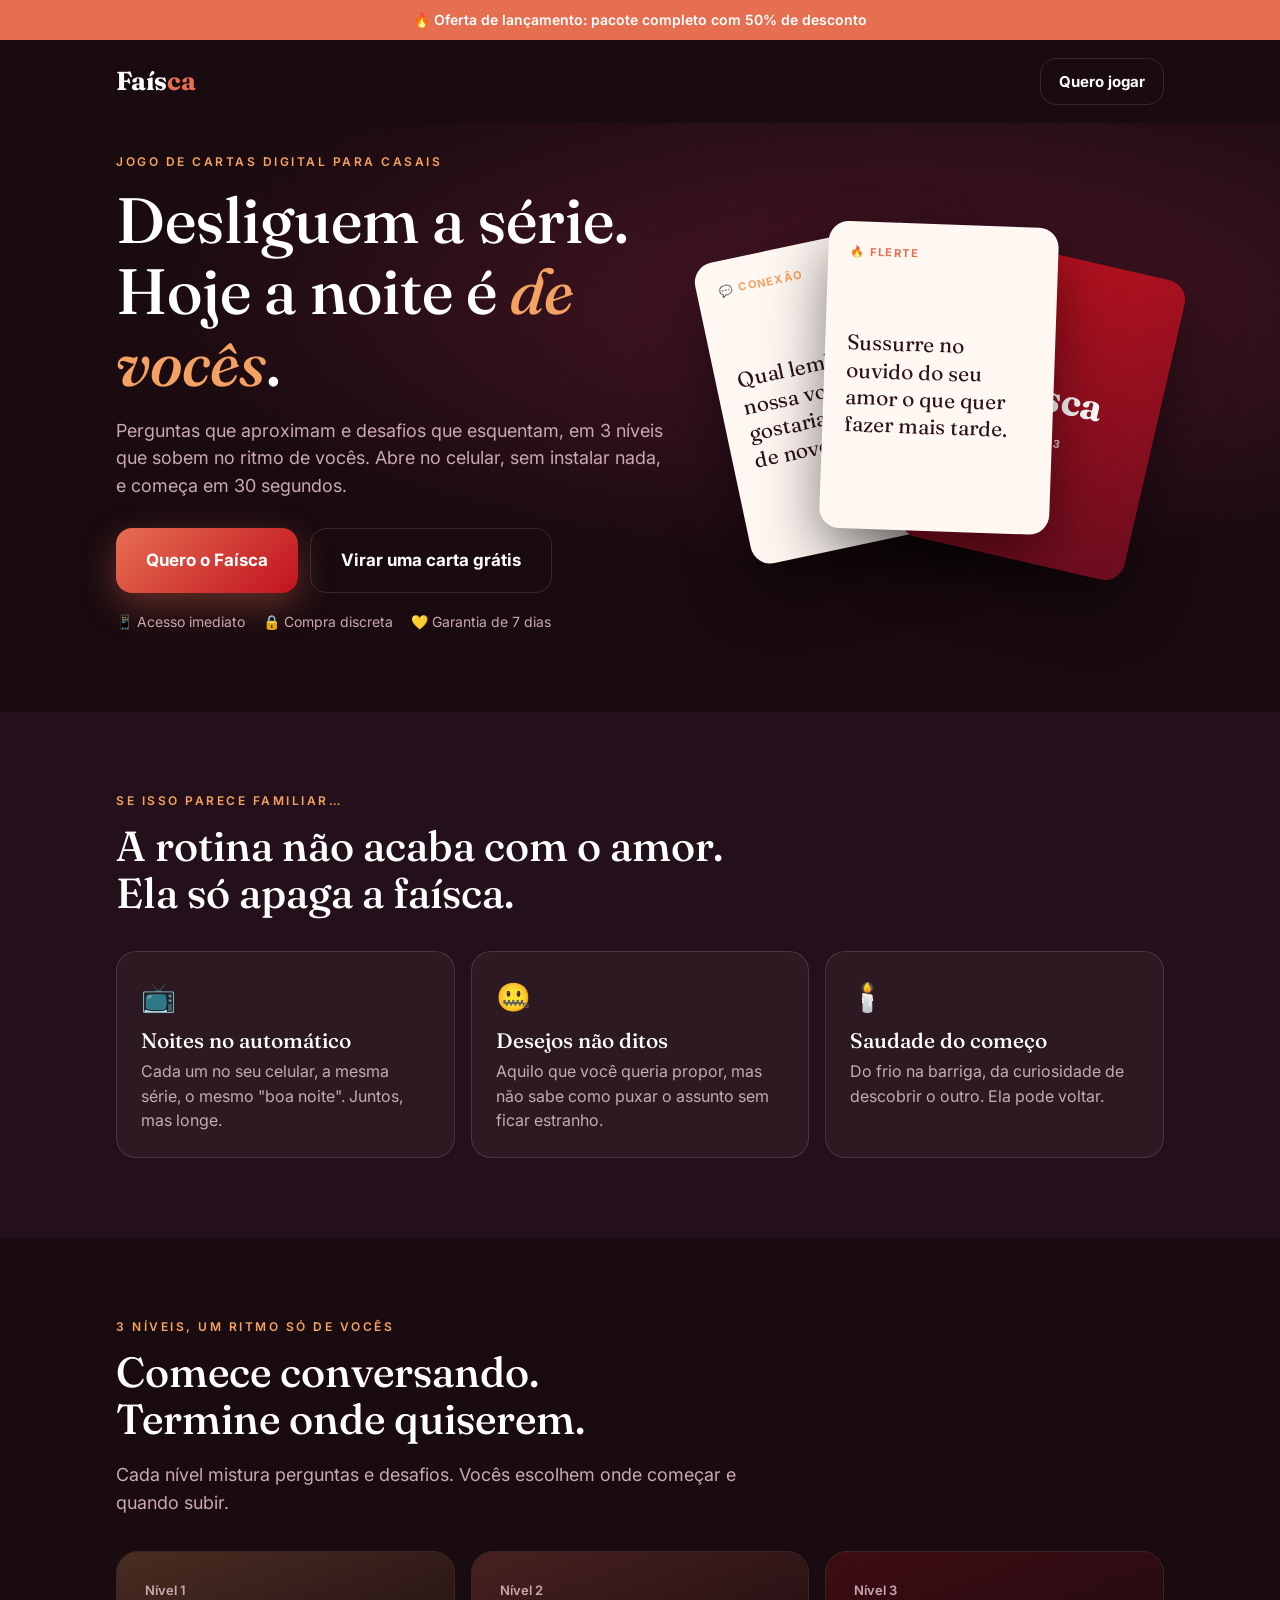
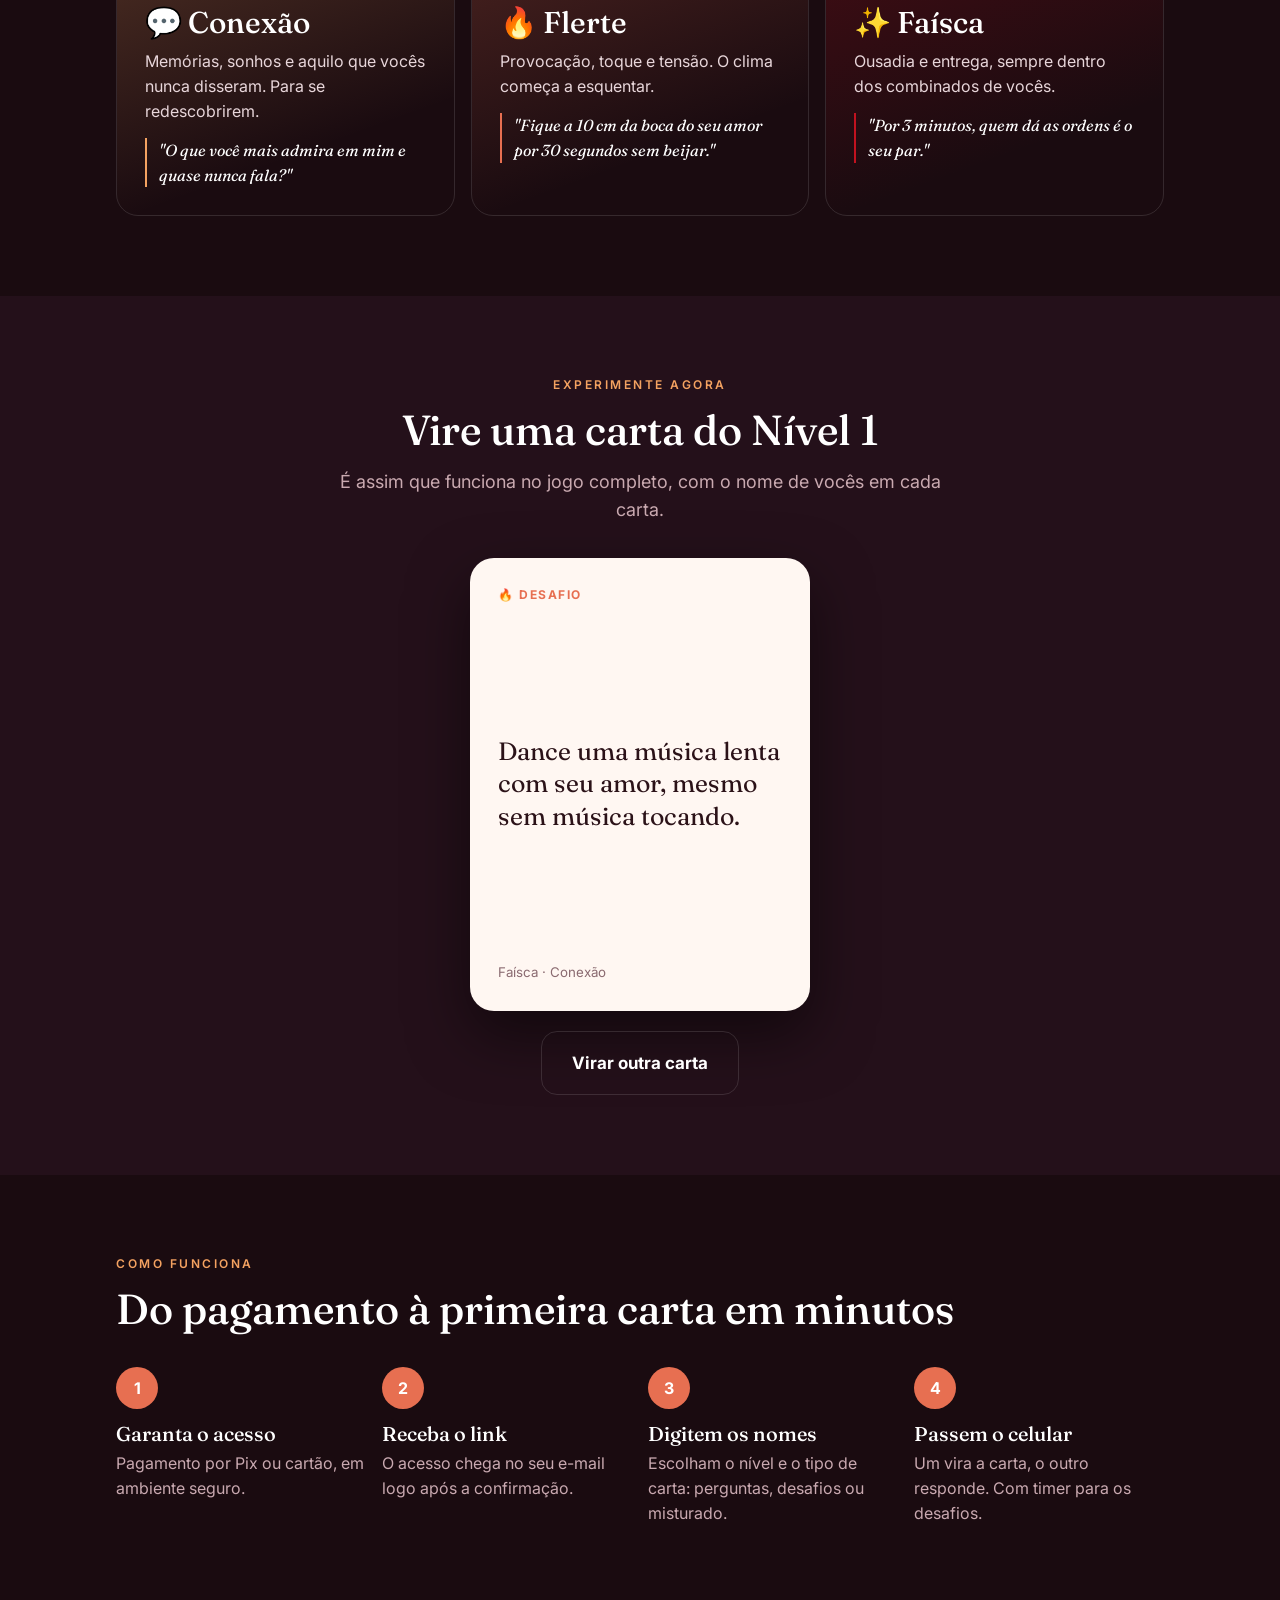
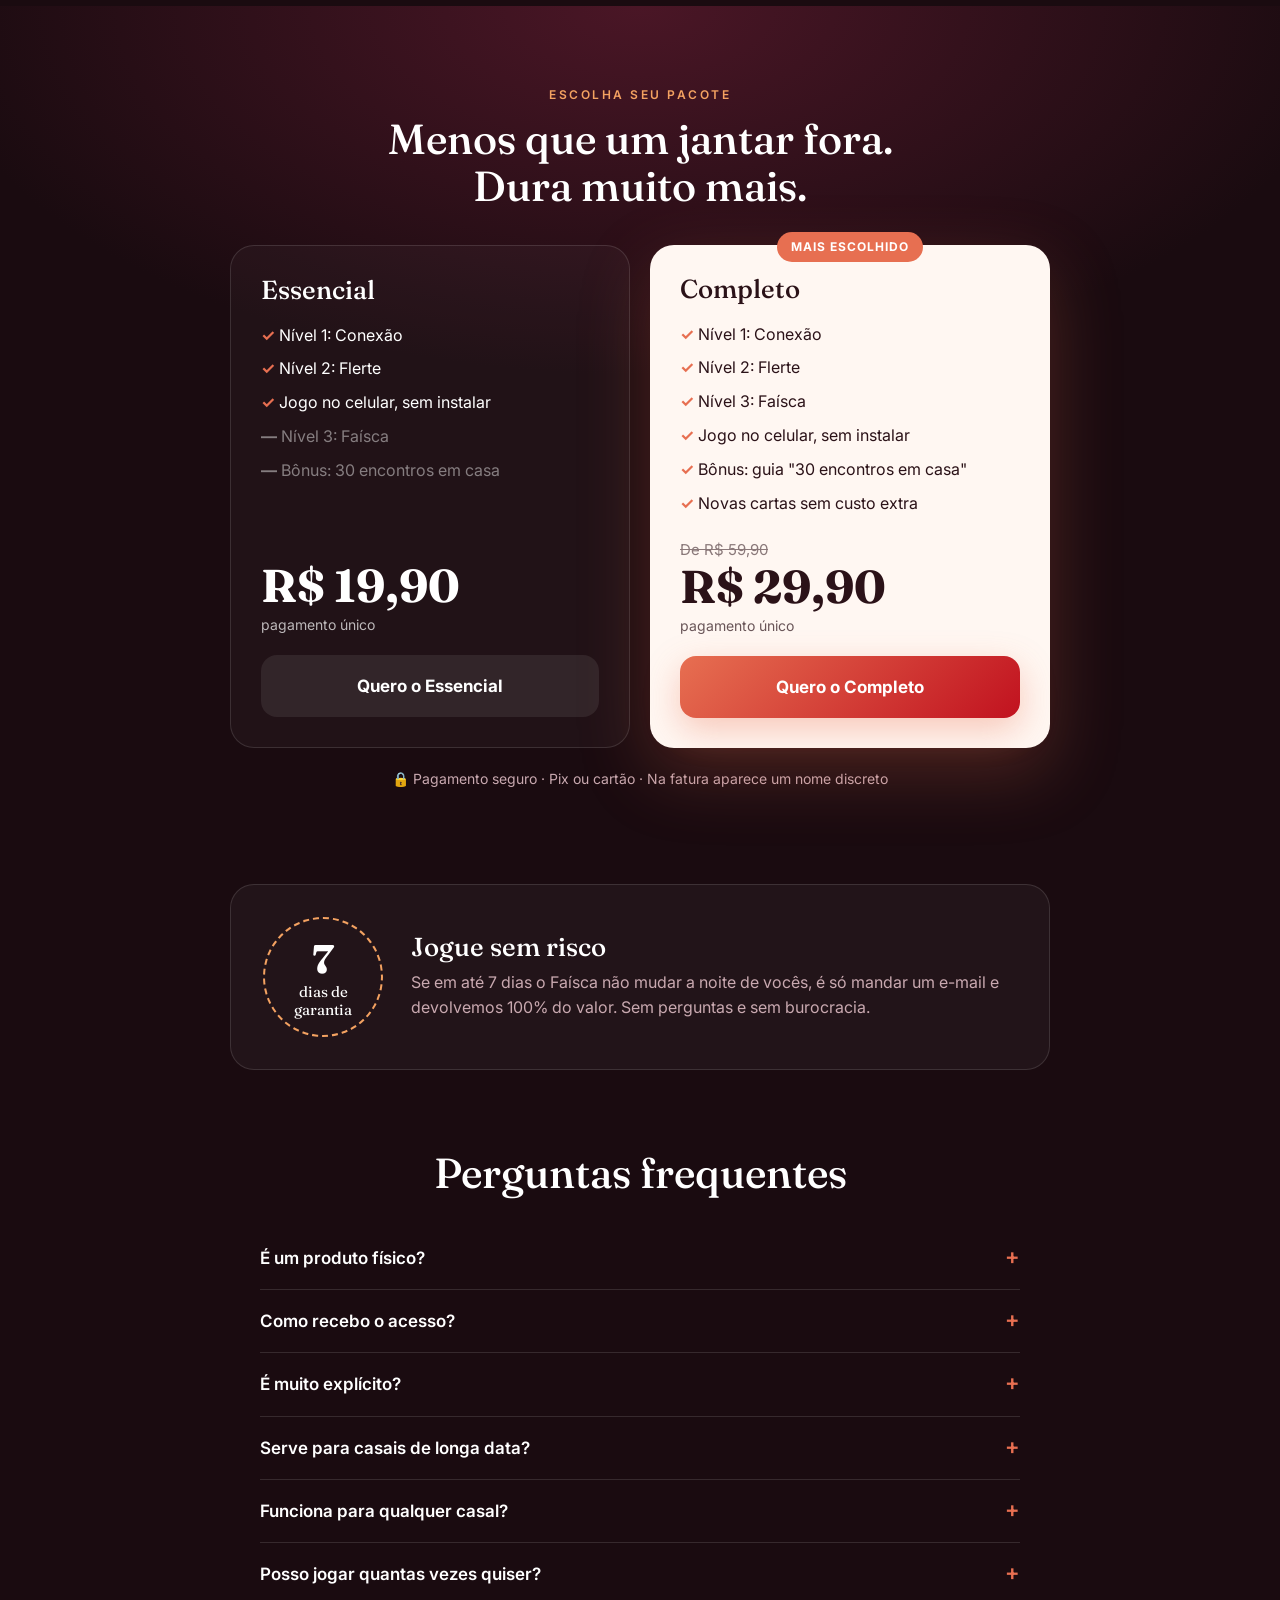
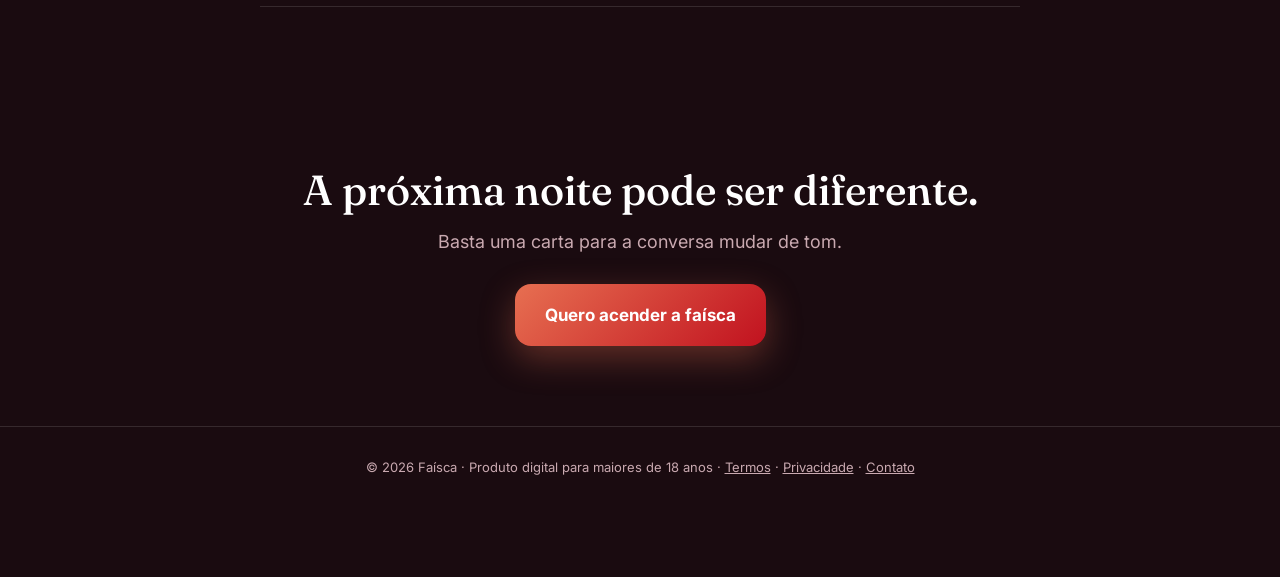
==== faisca/index.html @ 9088b976 "Adiciona Faísca: landing page e jogo digital para casais Co-Authored-By: Claude Opus 5.5 <noreply@an" ====
<!doctype html>
<html lang="pt-BR">
<head>
<meta charset="utf-8">
<meta name="viewport" content="width=device-width, initial-scale=1">
<title>Faísca · O jogo do casal</title>
<meta name="description" content="Faísca é o jogo de cartas digital para casais: perguntas e desafios em 3 níveis para reacender a conexão e o desejo. Jogue no celular hoje à noite.">
<meta name="theme-color" content="#1a0b10">
<link rel="preconnect" href="https://fonts.googleapis.com">
<link href="https://fonts.googleapis.com/css2?family=Fraunces:ital,wght@0,500;0,700;1,500&family=Inter:wght@400;500;600;700&display=swap" rel="stylesheet">
<style>
  :root{
    --bg:#1a0b10; --bg2:#24101a; --ink:#2b1218; --cream:#fff7f2; --muted:#c9a9b0;
    --accent:#e76f51; --accent2:#f4a261; --red:#c1121f; --line:rgba(255,255,255,.12);
  }
  *{box-sizing:border-box}
  html{scroll-behavior:smooth}
  body{margin:0;background:var(--bg);color:#fff;font-family:Inter,system-ui,sans-serif;line-height:1.55}
  a{color:inherit}
  .c{max-width:1080px;margin:0 auto;padding:0 16px}
  h1,h2,h3{font-family:Fraunces,serif;font-weight:500;line-height:1.12;margin:0}
  h2{font-size:clamp(28px,5vw,42px);margin-bottom:14px}
  .eyebrow{font-size:12px;letter-spacing:2.5px;text-transform:uppercase;color:var(--accent2);font-weight:600;margin-bottom:12px}
  .lead{color:var(--muted);font-size:18px;max-width:620px}
  section{padding:80px 0}
  .btn{
    display:inline-flex;align-items:center;justify-content:center;gap:8px;padding:18px 30px;border-radius:16px;
    background:linear-gradient(135deg,var(--accent),var(--red));color:#fff;text-decoration:none;font-weight:700;font-size:17px;
    box-shadow:0 12px 34px rgba(231,111,81,.35);transition:transform .15s
  }
  .btn:hover{transform:translateY(-2px)}
  .btn.alt{background:transparent;border:1px solid var(--line);box-shadow:none}

  /* barra topo */
  .topo{background:var(--accent);color:#fff;text-align:center;font-size:14px;font-weight:600;padding:9px 16px}
  nav{display:flex;align-items:center;justify-content:space-between;padding:18px 0}
  .logo{font-family:Fraunces,serif;font-size:26px;font-weight:700}
  .logo span{color:var(--accent)}

  /* hero */
  .hero{padding:30px 0 80px;background:radial-gradient(90% 70% at 70% 30%, #4a1626 0%, transparent 65%)}
  .hero .grid{display:grid;grid-template-columns:1.1fr .9fr;gap:48px;align-items:center}
  .hero h1{font-size:clamp(38px,7vw,64px);margin-bottom:18px}
  .hero h1 em{color:var(--accent2);font-style:italic}
  .hero .acoes{display:flex;gap:12px;flex-wrap:wrap;margin:28px 0 18px}
  .selos{display:flex;gap:18px;flex-wrap:wrap;color:var(--muted);font-size:14px}
  .leque{position:relative;height:420px}
  .mini{
    position:absolute;width:230px;aspect-ratio:3/4;border-radius:20px;padding:22px;display:flex;flex-direction:column;
    box-shadow:0 24px 60px rgba(0,0,0,.5);left:50%;top:50%
  }
  .mini .t{font-size:11px;letter-spacing:1.5px;text-transform:uppercase;font-weight:700}
  .mini p{font-family:Fraunces,serif;font-size:21px;line-height:1.3;margin:auto 0}
  .m1{background:var(--cream);color:var(--ink);transform:translate(-95%,-50%) rotate(-12deg)}
  .m1 .t{color:#f4a261}
  .m2{background:var(--cream);color:var(--ink);transform:translate(-50%,-55%) rotate(2deg);z-index:2}
  .m2 .t{color:#e76f51}
  .m3{background:linear-gradient(150deg,#c1121f,#6a0d1f);transform:translate(-5%,-45%) rotate(13deg);place-items:center;justify-content:center;text-align:center}
  .m3 b{font-family:Fraunces,serif;font-size:38px}

  /* dor */
  .dor{background:var(--bg2)}
  .dor .lista{display:grid;grid-template-columns:repeat(3,1fr);gap:16px;margin-top:34px}
  .box{background:rgba(255,255,255,.04);border:1px solid var(--line);border-radius:20px;padding:24px}
  .box .ic{font-size:28px;margin-bottom:10px}
  .box h3{font-size:21px;margin-bottom:6px}
  .box p{color:var(--muted);margin:0}

  /* níveis */
  .niveis{display:grid;grid-template-columns:repeat(3,1fr);gap:16px;margin-top:34px}
  .nv{border-radius:22px;padding:28px;border:1px solid var(--line);position:relative;overflow:hidden}
  .nv::before{content:"";position:absolute;inset:0;background:linear-gradient(160deg,var(--c),transparent 70%);opacity:.22}
  .nv > *{position:relative}
  .nv .n{font-size:13px;color:var(--muted);font-weight:600}
  .nv h3{font-size:30px;margin:6px 0 10px}
  .nv p{color:#e8d6da;margin:0 0 14px}
  .nv .ex{font-family:Fraunces,serif;font-style:italic;color:#fff;border-left:2px solid var(--c);padding-left:12px}

  /* demo */
  .demo{background:var(--bg2);text-align:center}
  .demo .lead{margin:0 auto}
  .demoCarta{
    max-width:340px;margin:34px auto 20px;aspect-ratio:3/4;border-radius:24px;background:var(--cream);color:var(--ink);
    padding:28px;display:flex;flex-direction:column;text-align:left;box-shadow:0 24px 60px rgba(0,0,0,.5);transition:transform .3s
  }
  .demoCarta .t{font-size:12px;font-weight:700;letter-spacing:1.5px;text-transform:uppercase;color:var(--accent)}
  .demoCarta p{font-family:Fraunces,serif;font-size:25px;line-height:1.3;margin:auto 0}
  .demoCarta small{color:#8a6a70}

  /* como funciona */
  .passos{display:grid;grid-template-columns:repeat(4,1fr);gap:16px;margin-top:34px;counter-reset:p}
  .passo{counter-increment:p}
  .passo::before{content:counter(p);display:grid;place-items:center;width:42px;height:42px;border-radius:50%;background:var(--accent);font-weight:700;margin-bottom:14px}
  .passo h3{font-size:20px;margin-bottom:6px}
  .passo p{color:var(--muted);margin:0}

  /* oferta */
  .oferta{background:radial-gradient(80% 60% at 50% 0%, #4a1626, var(--bg) 70%)}
  .planos{display:grid;grid-template-columns:1fr 1fr;gap:20px;max-width:820px;margin:34px auto 0}
  .plano{border-radius:24px;padding:30px;border:1px solid var(--line);background:rgba(255,255,255,.03);display:flex;flex-direction:column}
  .plano.top{background:var(--cream);color:var(--ink);border:0;position:relative;box-shadow:0 24px 70px rgba(231,111,81,.25)}
  .plano.top .tag{position:absolute;top:-13px;left:50%;transform:translateX(-50%);background:var(--accent);color:#fff;font-size:12px;font-weight:700;padding:6px 14px;border-radius:999px;letter-spacing:1px;text-transform:uppercase;white-space:nowrap}
  .plano h3{font-size:26px}
  .plano ul{list-style:none;padding:0;margin:18px 0 22px;display:grid;gap:9px}
  .plano li::before{content:"✓ ";color:var(--accent);font-weight:700}
  .plano li.no{opacity:.45}
  .plano li.no::before{content:"— ";color:inherit}
  .preco{margin-top:auto}
  .preco s{opacity:.55;font-size:15px}
  .preco .v{font-family:Fraunces,serif;font-size:46px;font-weight:700;display:block;line-height:1.1}
  .preco .p{font-size:14px;opacity:.7}
  .plano .btn{margin-top:18px;width:100%}
  .plano:not(.top) .btn{background:rgba(255,255,255,.08);box-shadow:none}
  .pag{text-align:center;color:var(--muted);font-size:14px;margin-top:20px}

  /* garantia */
  .garantia{display:flex;gap:28px;align-items:center;max-width:820px;margin:0 auto;background:rgba(255,255,255,.04);border:1px solid var(--line);border-radius:24px;padding:32px}
  .selo{flex:0 0 120px;height:120px;border-radius:50%;border:2px dashed var(--accent2);display:grid;place-items:center;text-align:center;font-family:Fraunces,serif;font-size:15px;line-height:1.2}
  .selo b{font-size:40px;display:block}
  .garantia p{color:var(--muted);margin:8px 0 0}

  /* faq */
  .faq{max-width:760px;margin:30px auto 0}
  details{border-bottom:1px solid var(--line);padding:18px 0}
  summary{cursor:pointer;font-weight:600;font-size:17px;list-style:none;display:flex;justify-content:space-between;gap:16px}
  summary::after{content:"+";color:var(--accent);font-size:22px;line-height:1}
  details[open] summary::after{content:"–"}
  details p{color:var(--muted);margin:10px 0 0}

  .final{text-align:center}
  .final .lead{margin:0 auto 28px}
  footer{border-top:1px solid var(--line);padding:30px 0 100px;color:var(--muted);font-size:13px;text-align:center}

  .fixo{position:fixed;left:0;right:0;bottom:0;padding:12px 16px;background:rgba(26,11,16,.92);backdrop-filter:blur(10px);border-top:1px solid var(--line);display:none;z-index:10}
  .fixo .btn{width:100%;padding:15px}

  @media (max-width:860px){
    .hero .grid,.dor .lista,.niveis,.planos{grid-template-columns:1fr}
    .passos{grid-template-columns:1fr 1fr}
    .leque{height:330px}
    .mini{width:170px;padding:16px}.mini p{font-size:16px}.m3 b{font-size:28px}
    .m1{transform:translate(-88%,-50%) rotate(-10deg)}.m3{transform:translate(-12%,-45%) rotate(11deg)}
    section{padding:60px 0}
    .fixo{display:block}
    .garantia{flex-direction:column;text-align:center}
  }
  @media (max-width:480px){ .passos{grid-template-columns:1fr} .hero .acoes .btn{width:100%} }
</style>
</head>
<body>

<div class="topo">🔥 Oferta de lançamento: <span id="topoDesc">pacote completo com desconto</span></div>

<header class="c">
  <nav>
    <div class="logo">Faís<span>ca</span></div>
    <a class="btn alt" href="#oferta" style="padding:11px 18px;font-size:15px">Quero jogar</a>
  </nav>
</header>

<!-- HERO -->
<section class="hero">
  <div class="c grid">
    <div>
      <div class="eyebrow">Jogo de cartas digital para casais</div>
      <h1>Desliguem a série.<br>Hoje a noite é <em>de vocês</em>.</h1>
      <p class="lead">Perguntas que aproximam e desafios que esquentam, em 3 níveis que sobem no ritmo de vocês. Abre no celular, sem instalar nada, e começa em 30 segundos.</p>
      <div class="acoes">
        <a class="btn" href="#oferta">Quero o Faísca</a>
        <a class="btn alt" href="#demo">Virar uma carta grátis</a>
      </div>
      <div class="selos"><span>📱 Acesso imediato</span><span>🔒 Compra discreta</span><span>💛 Garantia de 7 dias</span></div>
    </div>
    <div class="leque" aria-hidden="true">
      <div class="mini m1"><span class="t">💬 Conexão</span><p>Qual lembrança nossa você gostaria de viver de novo?</p></div>
      <div class="mini m2"><span class="t">🔥 Flerte</span><p>Sussurre no ouvido do seu amor o que quer fazer mais tarde.</p></div>
      <div class="mini m3"><b>Faísca</b><span class="t" style="opacity:.8;margin-top:6px">Nível 3</span></div>
    </div>
  </div>
</section>

<!-- DOR -->
<section class="dor">
  <div class="c">
    <div class="eyebrow">Se isso parece familiar…</div>
    <h2>A rotina não acaba com o amor.<br>Ela só apaga a faísca.</h2>
    <div class="lista">
      <div class="box"><div class="ic">📺</div><h3>Noites no automático</h3><p>Cada um no seu celular, a mesma série, o mesmo "boa noite". Juntos, mas longe.</p></div>
      <div class="box"><div class="ic">🤐</div><h3>Desejos não ditos</h3><p>Aquilo que você queria propor, mas não sabe como puxar o assunto sem ficar estranho.</p></div>
      <div class="box"><div class="ic">🕯️</div><h3>Saudade do começo</h3><p>Do frio na barriga, da curiosidade de descobrir o outro. Ela pode voltar.</p></div>
    </div>
  </div>
</section>

<!-- NÍVEIS -->
<section>
  <div class="c">
    <div class="eyebrow">3 níveis, um ritmo só de vocês</div>
    <h2>Comece conversando.<br>Termine onde quiserem.</h2>
    <p class="lead">Cada nível mistura perguntas e desafios. Vocês escolhem onde começar e quando subir.</p>
    <div class="niveis">
      <div class="nv" style="--c:#f4a261"><div class="n">Nível 1</div><h3>💬 Conexão</h3><p>Memórias, sonhos e aquilo que vocês nunca disseram. Para se redescobrirem.</p><div class="ex">"O que você mais admira em mim e quase nunca fala?"</div></div>
      <div class="nv" style="--c:#e76f51"><div class="n">Nível 2</div><h3>🔥 Flerte</h3><p>Provocação, toque e tensão. O clima começa a esquentar.</p><div class="ex">"Fique a 10 cm da boca do seu amor por 30 segundos sem beijar."</div></div>
      <div class="nv" style="--c:#c1121f"><div class="n">Nível 3</div><h3>✨ Faísca</h3><p>Ousadia e entrega, sempre dentro dos combinados de vocês.</p><div class="ex">"Por 3 minutos, quem dá as ordens é o seu par."</div></div>
    </div>
  </div>
</section>

<!-- DEMO -->
<section class="demo" id="demo">
  <div class="c">
    <div class="eyebrow">Experimente agora</div>
    <h2>Vire uma carta do Nível 1</h2>
    <p class="lead">É assim que funciona no jogo completo, com o nome de vocês em cada carta.</p>
    <div class="demoCarta" id="demoCarta"><span class="t" id="demoTipo">💬 Pergunta</span><p id="demoTexto">Toque em "virar outra" para ver uma carta.</p><small>Faísca · Conexão</small></div>
    <a class="btn alt" href="#" id="demoBtn">Virar outra carta</a>
  </div>
</section>

<!-- COMO FUNCIONA -->
<section>
  <div class="c">
    <div class="eyebrow">Como funciona</div>
    <h2>Do pagamento à primeira carta em minutos</h2>
    <div class="passos">
      <div class="passo"><h3>Garanta o acesso</h3><p>Pagamento por Pix ou cartão, em ambiente seguro.</p></div>
      <div class="passo"><h3>Receba o link</h3><p>O acesso chega no seu e-mail logo após a confirmação.</p></div>
      <div class="passo"><h3>Digitem os nomes</h3><p>Escolham o nível e o tipo de carta: perguntas, desafios ou misturado.</p></div>
      <div class="passo"><h3>Passem o celular</h3><p>Um vira a carta, o outro responde. Com timer para os desafios.</p></div>
    </div>
  </div>
</section>

<!-- OFERTA -->
<section class="oferta" id="oferta">
  <div class="c" style="text-align:center">
    <div class="eyebrow">Escolha seu pacote</div>
    <h2>Menos que um jantar fora.<br>Dura muito mais.</h2>
    <div class="planos" style="text-align:left">
      <div class="plano">
        <h3>Essencial</h3>
        <ul>
          <li>Nível 1: Conexão</li>
          <li>Nível 2: Flerte</li>
          <li>Jogo no celular, sem instalar</li>
          <li class="no">Nível 3: Faísca</li>
          <li class="no">Bônus: 30 encontros em casa</li>
        </ul>
        <div class="preco"><span class="v" data-preco="essencial"></span><span class="p">pagamento único</span></div>
        <a class="btn" data-checkout="essencial" href="#">Quero o Essencial</a>
      </div>
      <div class="plano top">
        <span class="tag">Mais escolhido</span>
        <h3>Completo</h3>
        <ul>
          <li>Nível 1: Conexão</li>
          <li>Nível 2: Flerte</li>
          <li>Nível 3: Faísca</li>
          <li>Jogo no celular, sem instalar</li>
          <li>Bônus: guia "30 encontros em casa"</li>
          <li>Novas cartas sem custo extra</li>
        </ul>
        <div class="preco"><s data-de="completo"></s><span class="v" data-preco="completo"></span><span class="p">pagamento único</span></div>
        <a class="btn" data-checkout="completo" href="#">Quero o Completo</a>
      </div>
    </div>
    <p class="pag">🔒 Pagamento seguro · Pix ou cartão · Na fatura aparece um nome discreto</p>
  </div>
</section>

<!-- GARANTIA -->
<section style="padding-top:0">
  <div class="c">
    <div class="garantia">
      <div class="selo"><span><b>7</b>dias de<br>garantia</span></div>
      <div>
        <h3 style="font-size:26px">Jogue sem risco</h3>
        <p>Se em até 7 dias o Faísca não mudar a noite de vocês, é só mandar um e-mail e devolvemos 100% do valor. Sem perguntas e sem burocracia.</p>
      </div>
    </div>
  </div>
</section>

<!-- FAQ -->
<section style="padding-top:0">
  <div class="c">
    <h2 style="text-align:center">Perguntas frequentes</h2>
    <div class="faq">
      <details><summary>É um produto físico?</summary><p>Não. O Faísca é um jogo digital: você joga pelo navegador do celular, sem baixar aplicativo. Nada chega na sua casa, então é 100% discreto.</p></details>
      <details><summary>Como recebo o acesso?</summary><p>Logo após a confirmação do pagamento você recebe por e-mail o link do jogo. No Pix, a confirmação costuma ser imediata.</p></details>
      <details><summary>É muito explícito?</summary><p>Não. O Faísca é romântico e picante, mas sem ser vulgar. Os níveis sobem aos poucos e vocês escolhem até onde ir. Qualquer um pode pular uma carta.</p></details>
      <details><summary>Serve para casais de longa data?</summary><p>Principalmente. O Nível 1 foi feito para casais que acham que já sabem tudo um do outro e descobrem que não.</p></details>
      <details><summary>Funciona para qualquer casal?</summary><p>Sim. As cartas usam os nomes que vocês digitam e servem para qualquer configuração de casal.</p></details>
      <details><summary>Posso jogar quantas vezes quiser?</summary><p>Sim. O acesso é vitalício e as cartas são embaralhadas a cada partida.</p></details>
    </div>
  </div>
</section>

<!-- FINAL -->
<section class="final">
  <div class="c">
    <h2>A próxima noite pode ser diferente.</h2>
    <p class="lead">Basta uma carta para a conversa mudar de tom.</p>
    <a class="btn" href="#oferta">Quero acender a faísca</a>
  </div>
</section>

<footer>
  <div class="c">
    © <span id="ano"></span> Faísca · Produto digital para maiores de 18 anos · <a href="#">Termos</a> · <a href="#">Privacidade</a> · <a href="#" id="contato">Contato</a>
  </div>
</footer>

<div class="fixo"><a class="btn" href="#oferta">Quero o Faísca</a></div>

<script src="cartas.js"></script>
<script>
// ===== CONFIGURE AQUI: preços e links do seu checkout (Kiwify, Hotmart, Eduzz, Yampi...) =====
const CONFIG = {
  essencial: { preco: "R$ 19,90", checkout: "https://SEU-CHECKOUT/essencial" },
  completo:  { preco: "R$ 29,90", de: "R$ 59,90", checkout: "https://SEU-CHECKOUT/completo" },
  emailContato: "contato@seudominio.com.br",
  textoTopo: "pacote completo com 50% de desconto"
};
// ============================================================================================

document.querySelectorAll("[data-preco]").forEach(el => el.textContent = CONFIG[el.dataset.preco].preco);
document.querySelectorAll("[data-de]").forEach(el => el.textContent = "De " + CONFIG[el.dataset.de].de);
document.querySelectorAll("[data-checkout]").forEach(el => el.href = CONFIG[el.dataset.checkout].checkout);
document.getElementById("topoDesc").textContent = CONFIG.textoTopo;
document.getElementById("contato").href = "mailto:" + CONFIG.emailContato;
document.getElementById("ano").textContent = new Date().getFullYear();

// demo: cartas do nível 1, com nomes genéricos
const n1 = window.FAISCA_NIVEIS[0];
const demo = [...n1.perguntas.map(t => ["💬 Pergunta", t]), ...n1.desafios.map(t => ["🔥 Desafio", t])];
let ultimo = -1;
function virar(e){
  if (e) e.preventDefault();
  let i; do { i = Math.floor(Math.random() * demo.length); } while (i === ultimo && demo.length > 1);
  ultimo = i;
  const card = document.getElementById("demoCarta");
  card.style.transform = "rotateY(90deg)";
  setTimeout(() => {
    document.getElementById("demoTipo").textContent = demo[i][0];
    document.getElementById("demoTexto").textContent = demo[i][1].replaceAll("{par}", "seu amor").replaceAll("{voce}", "você");
    card.style.transform = "none";
  }, 300);
}
document.getElementById("demoBtn").onclick = virar;
document.getElementById("demoCarta").onclick = virar;
virar();
</script>
</body>
</html>
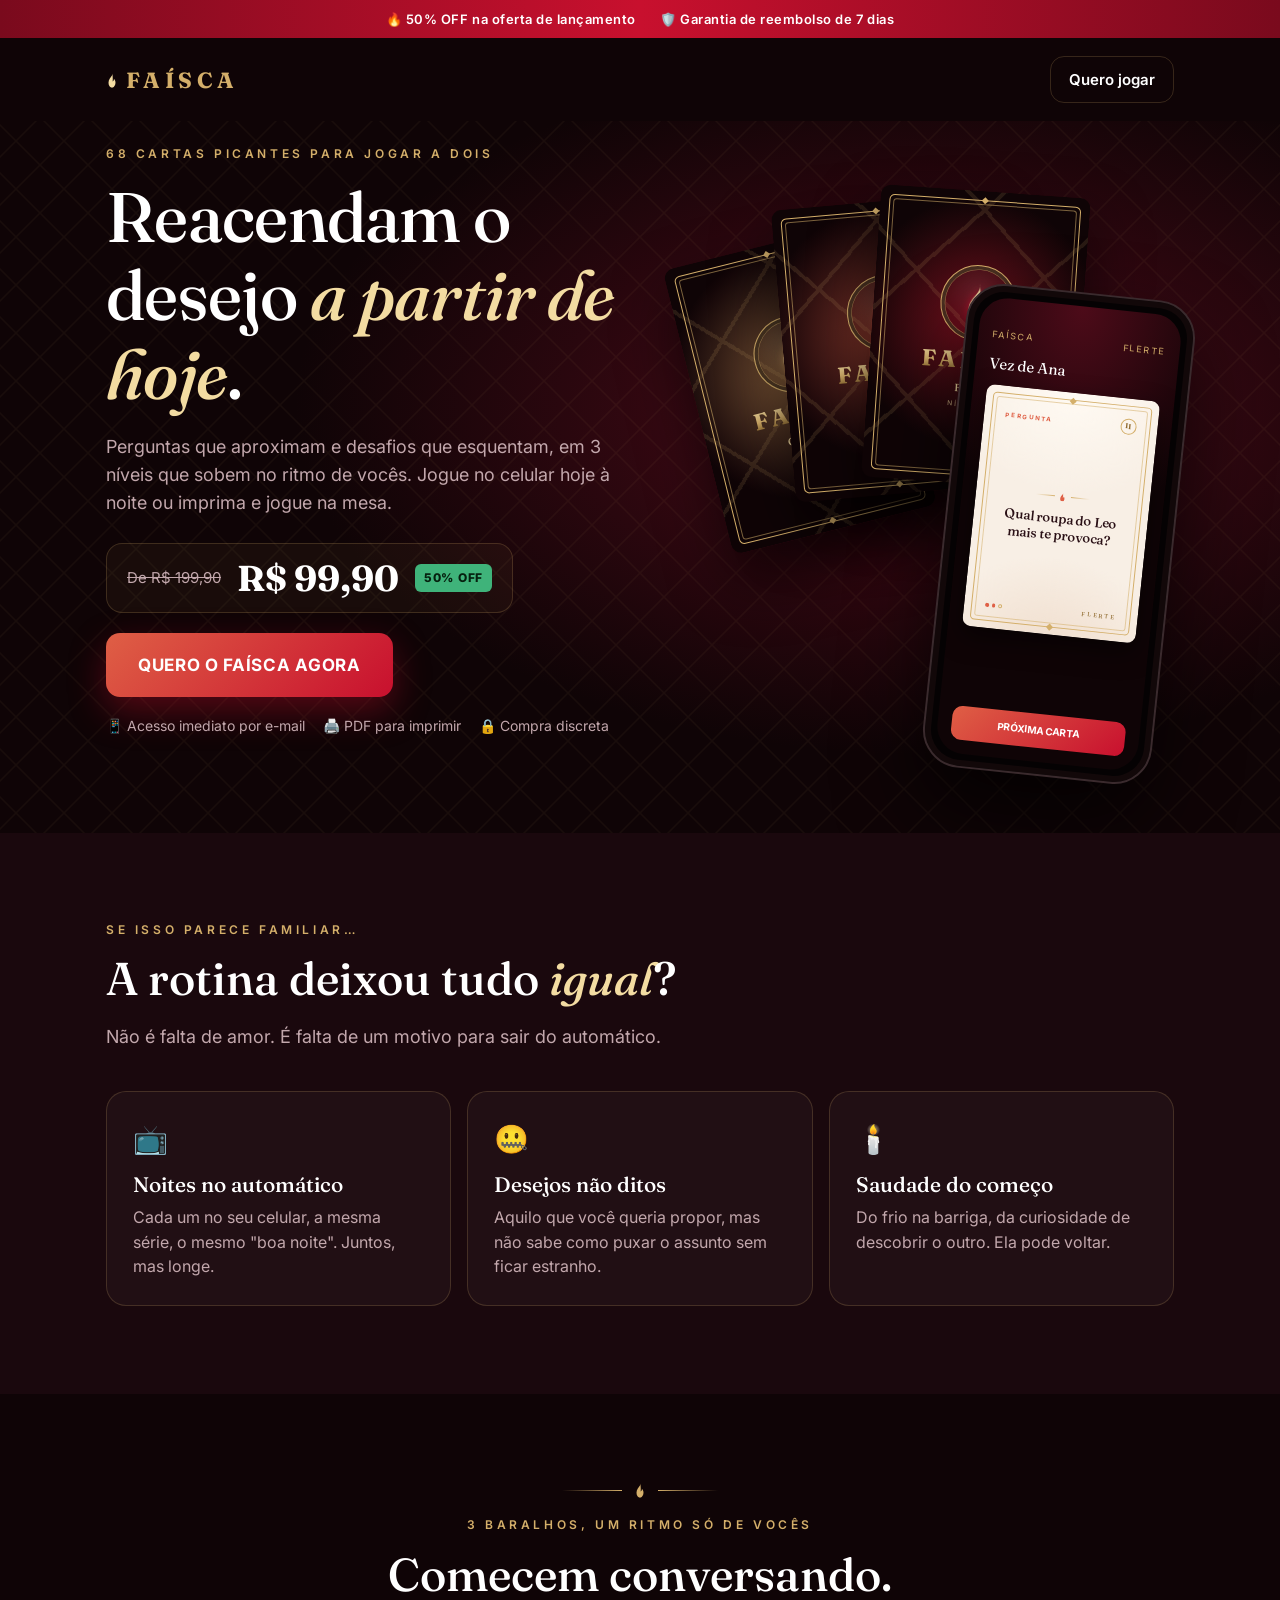
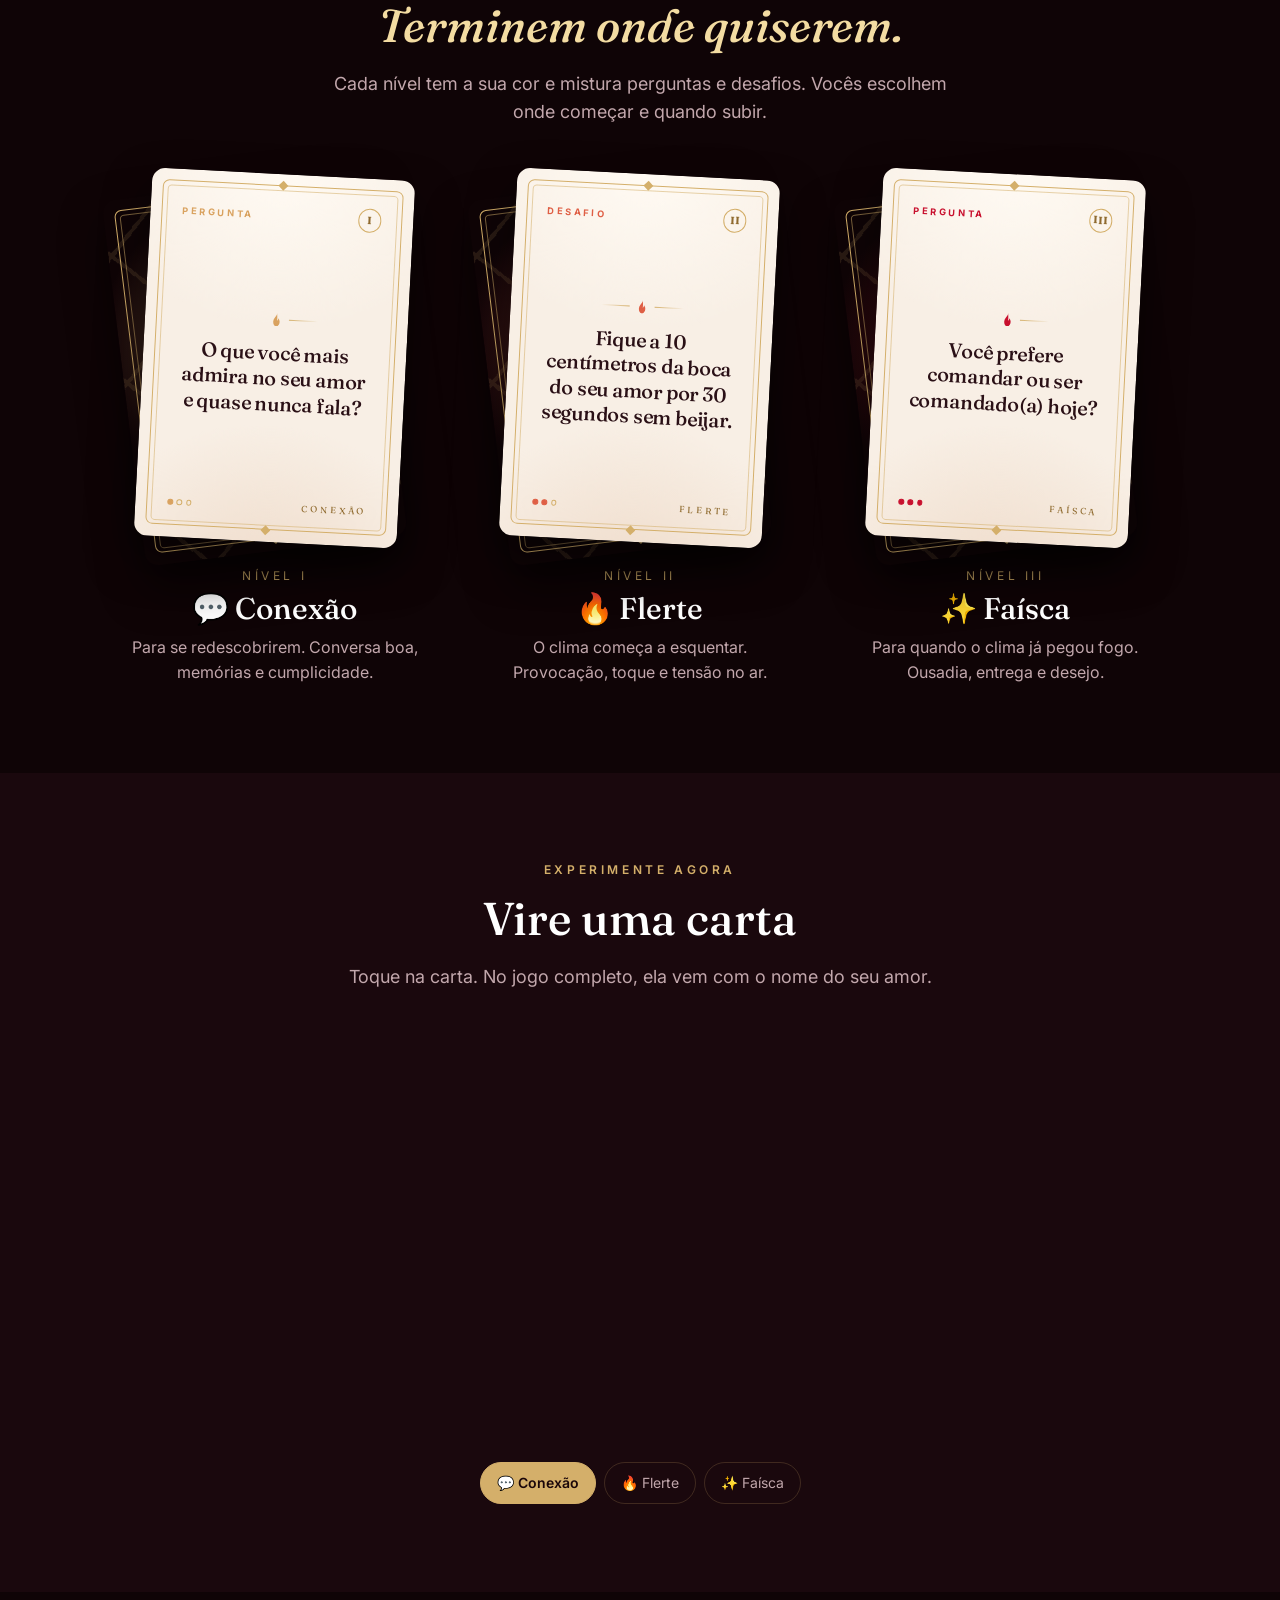
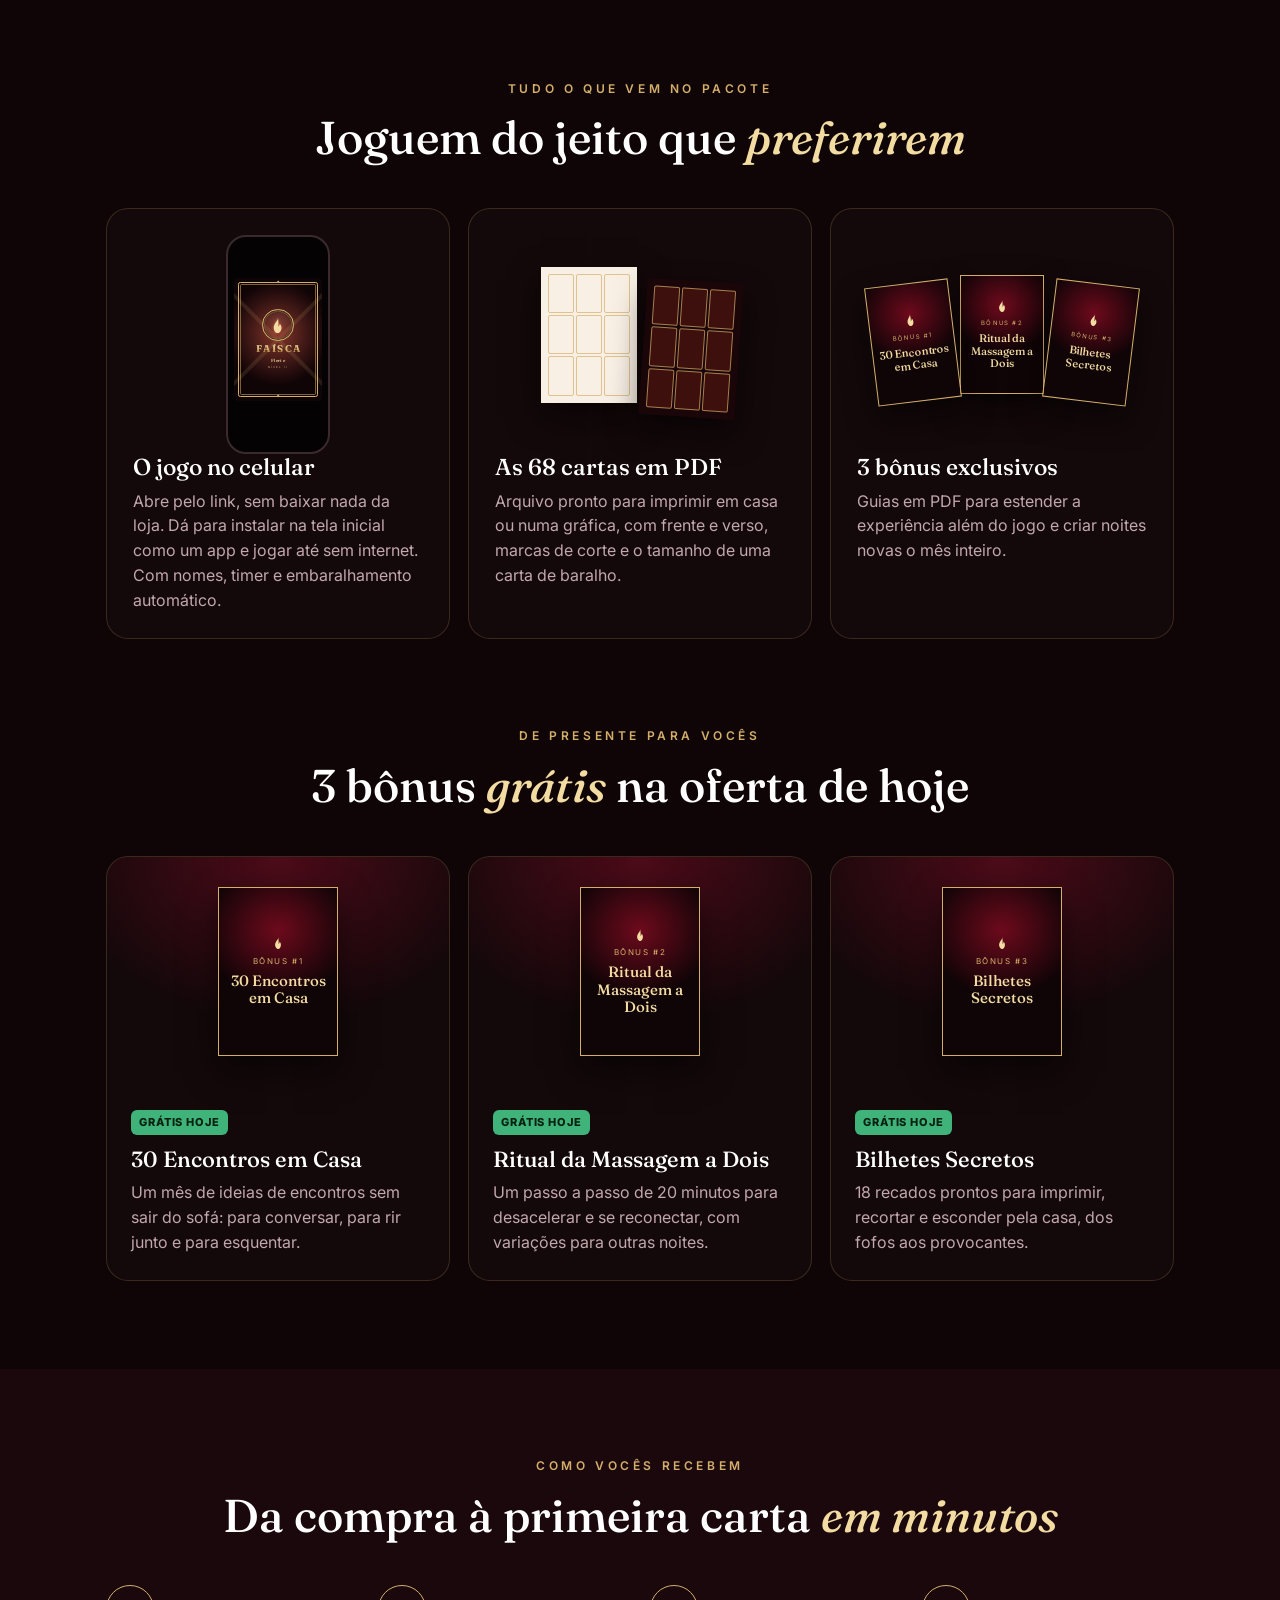
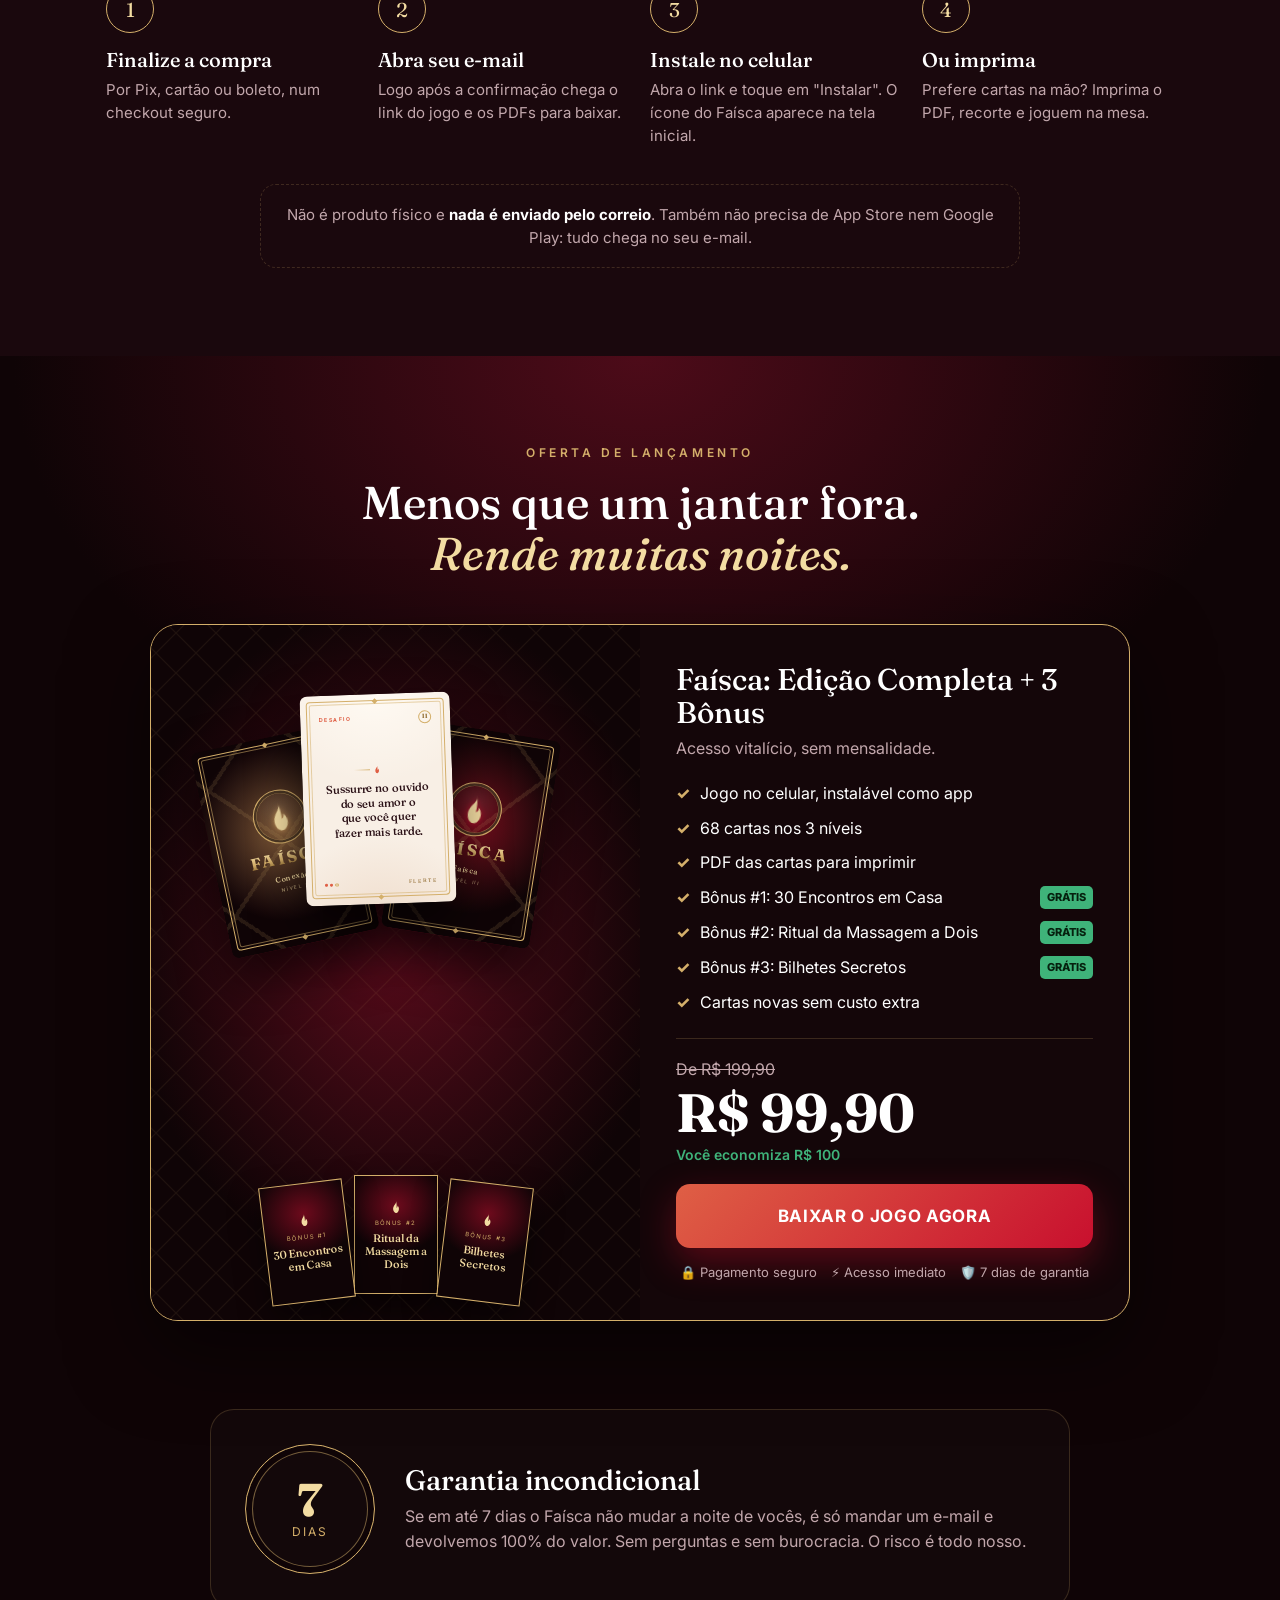
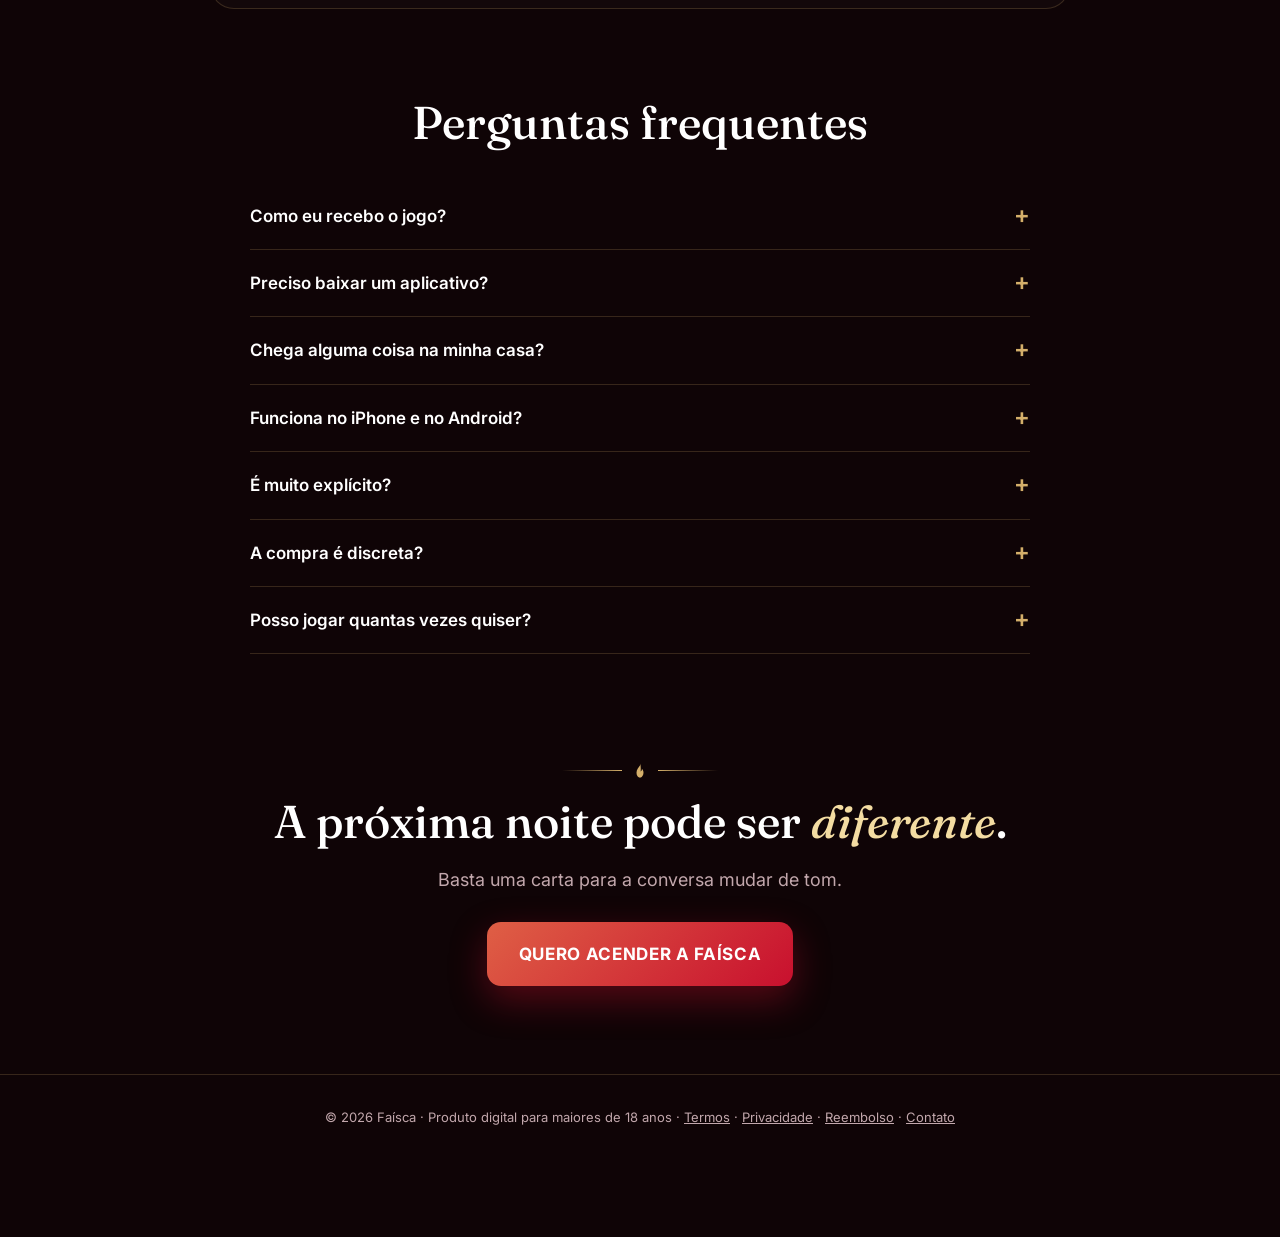
==== commit b0a7892f: "Faísca: novo design das cartas, jogo instalável, PDFs e oferta com 3 bônus Co-Authored-By: Claude Op" ====
--- a/faisca/index.html
+++ b/faisca/index.html
@@ -4,156 +4,225 @@
 <meta charset="utf-8">
 <meta name="viewport" content="width=device-width, initial-scale=1">
 <title>Faísca · O jogo do casal</title>
-<meta name="description" content="Faísca é o jogo de cartas digital para casais: perguntas e desafios em 3 níveis para reacender a conexão e o desejo. Jogue no celular hoje à noite.">
-<meta name="theme-color" content="#1a0b10">
+<meta name="description" content="Faísca é o jogo de cartas para casais: 68 perguntas e desafios em 3 níveis para reacender a conexão e o desejo. Jogue no celular ou imprima. Acesso imediato.">
+<meta name="theme-color" content="#0f0406">
+<link rel="icon" href="icons/icon-192.png">
 <link rel="preconnect" href="https://fonts.googleapis.com">
 <link href="https://fonts.googleapis.com/css2?family=Fraunces:ital,wght@0,500;0,700;1,500&family=Inter:wght@400;500;600;700&display=swap" rel="stylesheet">
+<link rel="stylesheet" href="assets/carta.css">
 <style>
   :root{
-    --bg:#1a0b10; --bg2:#24101a; --ink:#2b1218; --cream:#fff7f2; --muted:#c9a9b0;
-    --accent:#e76f51; --accent2:#f4a261; --red:#c1121f; --line:rgba(255,255,255,.12);
+    --bg:#0f0406; --bg2:#1a080d; --gold:#d4af6a; --gold-hi:#f3dca2; --gold-lo:#8f6a2e;
+    --muted:#c2a7ac; --line:rgba(212,175,106,.2); --red:#c8102e; --coral:#df5f45; --green:#3fb37a;
   }
   *{box-sizing:border-box}
   html{scroll-behavior:smooth}
-  body{margin:0;background:var(--bg);color:#fff;font-family:Inter,system-ui,sans-serif;line-height:1.55}
+  body{margin:0;background:var(--bg);color:#fff;font-family:Inter,system-ui,sans-serif;line-height:1.55;overflow-x:hidden}
   a{color:inherit}
-  .c{max-width:1080px;margin:0 auto;padding:0 16px}
+  .c{max-width:1100px;margin:0 auto;padding:0 16px}
   h1,h2,h3{font-family:Fraunces,serif;font-weight:500;line-height:1.12;margin:0}
-  h2{font-size:clamp(28px,5vw,42px);margin-bottom:14px}
-  .eyebrow{font-size:12px;letter-spacing:2.5px;text-transform:uppercase;color:var(--accent2);font-weight:600;margin-bottom:12px}
-  .lead{color:var(--muted);font-size:18px;max-width:620px}
-  section{padding:80px 0}
+  h2{font-size:clamp(30px,5vw,46px);margin-bottom:14px}
+  h2 em{font-style:italic;color:var(--gold-hi)}
+  .eyebrow{font-size:12px;letter-spacing:.3em;text-transform:uppercase;color:var(--gold);font-weight:600;margin-bottom:14px}
+  .lead{color:var(--muted);font-size:18px;max-width:640px}
+  .centro{text-align:center}.centro .lead{margin-left:auto;margin-right:auto}
+  section{padding:88px 0;position:relative}
+  .flame{display:inline-block;width:12px;color:var(--gold-hi);vertical-align:-1px}
   .btn{
-    display:inline-flex;align-items:center;justify-content:center;gap:8px;padding:18px 30px;border-radius:16px;
-    background:linear-gradient(135deg,var(--accent),var(--red));color:#fff;text-decoration:none;font-weight:700;font-size:17px;
-    box-shadow:0 12px 34px rgba(231,111,81,.35);transition:transform .15s
+    display:inline-flex;align-items:center;justify-content:center;gap:10px;padding:19px 32px;border-radius:14px;
+    background:linear-gradient(135deg,var(--coral),var(--red));color:#fff;text-decoration:none;font-weight:700;font-size:17px;
+    box-shadow:0 14px 36px rgba(200,16,46,.38);transition:transform .15s, box-shadow .15s;text-transform:uppercase;letter-spacing:.04em
   }
-  .btn:hover{transform:translateY(-2px)}
-  .btn.alt{background:transparent;border:1px solid var(--line);box-shadow:none}
-
-  /* barra topo */
-  .topo{background:var(--accent);color:#fff;text-align:center;font-size:14px;font-weight:600;padding:9px 16px}
+  .btn:hover{transform:translateY(-2px);box-shadow:0 18px 44px rgba(200,16,46,.5)}
+  .btn.alt{background:transparent;border:1px solid var(--line);box-shadow:none;text-transform:none;letter-spacing:0;font-weight:600}
+  .ornamento{display:flex;align-items:center;justify-content:center;gap:12px;color:var(--gold);margin:0 auto 18px}
+  .ornamento::before,.ornamento::after{content:"";width:60px;height:1px;background:linear-gradient(90deg,transparent,var(--gold))}
+  .ornamento::after{transform:scaleX(-1)}
+  .ornamento svg{width:12px}
+
+  /* topo */
+  .topo{background:linear-gradient(90deg,#7a0a1d,var(--red),#7a0a1d);color:#fff;font-size:13px;font-weight:600;padding:9px 16px;display:flex;justify-content:center;gap:24px;flex-wrap:wrap;letter-spacing:.04em}
   nav{display:flex;align-items:center;justify-content:space-between;padding:18px 0}
-  .logo{font-family:Fraunces,serif;font-size:26px;font-weight:700}
-  .logo span{color:var(--accent)}
+  .logo{font-family:Fraunces,serif;font-size:22px;font-weight:700;letter-spacing:.2em;color:var(--gold);display:flex;gap:8px;align-items:center;text-decoration:none}
 
   /* hero */
-  .hero{padding:30px 0 80px;background:radial-gradient(90% 70% at 70% 30%, #4a1626 0%, transparent 65%)}
-  .hero .grid{display:grid;grid-template-columns:1.1fr .9fr;gap:48px;align-items:center}
-  .hero h1{font-size:clamp(38px,7vw,64px);margin-bottom:18px}
-  .hero h1 em{color:var(--accent2);font-style:italic}
-  .hero .acoes{display:flex;gap:12px;flex-wrap:wrap;margin:28px 0 18px}
-  .selos{display:flex;gap:18px;flex-wrap:wrap;color:var(--muted);font-size:14px}
-  .leque{position:relative;height:420px}
-  .mini{
-    position:absolute;width:230px;aspect-ratio:3/4;border-radius:20px;padding:22px;display:flex;flex-direction:column;
-    box-shadow:0 24px 60px rgba(0,0,0,.5);left:50%;top:50%
-  }
-  .mini .t{font-size:11px;letter-spacing:1.5px;text-transform:uppercase;font-weight:700}
-  .mini p{font-family:Fraunces,serif;font-size:21px;line-height:1.3;margin:auto 0}
-  .m1{background:var(--cream);color:var(--ink);transform:translate(-95%,-50%) rotate(-12deg)}
-  .m1 .t{color:#f4a261}
-  .m2{background:var(--cream);color:var(--ink);transform:translate(-50%,-55%) rotate(2deg);z-index:2}
-  .m2 .t{color:#e76f51}
-  .m3{background:linear-gradient(150deg,#c1121f,#6a0d1f);transform:translate(-5%,-45%) rotate(13deg);place-items:center;justify-content:center;text-align:center}
-  .m3 b{font-family:Fraunces,serif;font-size:38px}
+  .hero{overflow:hidden;padding:24px 0 96px;background:
+    url("data:image/svg+xml,%3Csvg xmlns='http://www.w3.org/2000/svg' width='20' height='20'%3E%3Cpath d='M0 0L20 20M20 0L0 20' stroke='%23d4af6a' stroke-opacity='.05' stroke-width='.6'/%3E%3C/svg%3E") center/48px,
+    radial-gradient(70% 70% at 72% 40%, #4d0b19 0%, transparent 70%)}
+  .hero .grid{display:grid;grid-template-columns:1.05fr .95fr;gap:40px;align-items:center}
+  .hero h1{font-size:clamp(40px,6.4vw,70px);margin-bottom:20px;letter-spacing:-.01em}
+  .hero h1 em{color:var(--gold-hi);font-style:italic}
+  .precoHero{display:flex;align-items:center;gap:16px;flex-wrap:wrap;margin:26px 0 20px;padding:16px 20px;border:1px solid var(--line);border-radius:16px;background:rgba(212,175,106,.05);width:fit-content}
+  .precoHero s{color:var(--muted);font-size:15px}
+  .precoHero b{font-family:Fraunces,serif;font-size:36px;color:#fff;line-height:1}
+  .off{background:var(--green);color:#06210f;font-weight:800;font-size:12px;padding:5px 9px;border-radius:6px;letter-spacing:.06em}
+  .selos{display:flex;gap:18px;flex-wrap:wrap;color:var(--muted);font-size:14px;margin-top:18px}
+  .vitrine{position:relative;height:540px}
+  .vitrine > [id]{position:absolute;width:210px}
+  .vitrine > [id] .fc-card{box-shadow:0 30px 60px rgba(0,0,0,.6)}
+  .vitrine .v1{left:2%;top:70px;transform:rotate(-14deg)}
+  .vitrine .v2{left:20%;top:30px;transform:rotate(-5deg)}
+  .vitrine .v3{left:38%;top:20px;transform:rotate(4deg)}
+  .phone{position:absolute;right:0;top:120px;width:230px;aspect-ratio:9/19;border-radius:38px;background:#050203;border:2px solid #3a2a2d;padding:12px;
+    box-shadow:0 40px 80px rgba(0,0,0,.7), inset 0 0 0 6px #120809;transform:rotate(6deg)}
+  .phone .tela{height:100%;border-radius:28px;overflow:hidden;background:radial-gradient(110% 70% at 50% 0%, #4d0b19, #0f0406 70%);padding:30px 14px 14px;display:flex;flex-direction:column;gap:10px}
+  .phone .tela .mini-top{display:flex;justify-content:space-between;font-size:9px;color:var(--gold);letter-spacing:.2em}
+  .phone .tela .quem{font-family:Fraunces,serif;font-size:15px}
+  .phone .tela .fc-card{position:relative;width:100%;box-shadow:0 10px 24px rgba(0,0,0,.5)}
+  .phone .tela .bt{margin-top:auto;background:linear-gradient(135deg,var(--coral),var(--red));border-radius:10px;font-size:10px;font-weight:700;text-align:center;padding:9px}
 
   /* dor */
   .dor{background:var(--bg2)}
-  .dor .lista{display:grid;grid-template-columns:repeat(3,1fr);gap:16px;margin-top:34px}
-  .box{background:rgba(255,255,255,.04);border:1px solid var(--line);border-radius:20px;padding:24px}
-  .box .ic{font-size:28px;margin-bottom:10px}
-  .box h3{font-size:21px;margin-bottom:6px}
+  .lista3{display:grid;grid-template-columns:repeat(3,1fr);gap:16px;margin-top:40px}
+  .box{background:rgba(255,255,255,.03);border:1px solid var(--line);border-radius:20px;padding:26px}
+  .box .ic{font-size:28px;margin-bottom:12px}
+  .box h3{font-size:21px;margin-bottom:8px}
   .box p{color:var(--muted);margin:0}
 
   /* níveis */
-  .niveis{display:grid;grid-template-columns:repeat(3,1fr);gap:16px;margin-top:34px}
-  .nv{border-radius:22px;padding:28px;border:1px solid var(--line);position:relative;overflow:hidden}
-  .nv::before{content:"";position:absolute;inset:0;background:linear-gradient(160deg,var(--c),transparent 70%);opacity:.22}
-  .nv > *{position:relative}
-  .nv .n{font-size:13px;color:var(--muted);font-weight:600}
+  .niveis{display:grid;grid-template-columns:repeat(3,1fr);gap:28px;margin-top:48px}
+  .nv{text-align:center}
+  .nv .pilha{position:relative;width:78%;margin:0 auto 26px}
+  .nv .pilha .fc-card{box-shadow:0 22px 44px rgba(0,0,0,.55)}
+  .nv .pilha .atras{position:absolute;inset:0;transform:rotate(-7deg) translate(-8%,2%)}
+  .nv .pilha .frente{position:relative;transform:rotate(3deg)}
+  .nv .n{font-size:12px;letter-spacing:.3em;color:var(--gold);text-transform:uppercase}
   .nv h3{font-size:30px;margin:6px 0 10px}
-  .nv p{color:#e8d6da;margin:0 0 14px}
-  .nv .ex{font-family:Fraunces,serif;font-style:italic;color:#fff;border-left:2px solid var(--c);padding-left:12px}
+  .nv p{color:var(--muted);margin:0;max-width:300px;margin:0 auto}
 
   /* demo */
-  .demo{background:var(--bg2);text-align:center}
-  .demo .lead{margin:0 auto}
-  .demoCarta{
-    max-width:340px;margin:34px auto 20px;aspect-ratio:3/4;border-radius:24px;background:var(--cream);color:var(--ink);
-    padding:28px;display:flex;flex-direction:column;text-align:left;box-shadow:0 24px 60px rgba(0,0,0,.5);transition:transform .3s
-  }
-  .demoCarta .t{font-size:12px;font-weight:700;letter-spacing:1.5px;text-transform:uppercase;color:var(--accent)}
-  .demoCarta p{font-family:Fraunces,serif;font-size:25px;line-height:1.3;margin:auto 0}
-  .demoCarta small{color:#8a6a70}
-
-  /* como funciona */
-  .passos{display:grid;grid-template-columns:repeat(4,1fr);gap:16px;margin-top:34px;counter-reset:p}
-  .passo{counter-increment:p}
-  .passo::before{content:counter(p);display:grid;place-items:center;width:42px;height:42px;border-radius:50%;background:var(--accent);font-weight:700;margin-bottom:14px}
+  .demo{background:var(--bg2)}
+  .demoStage{perspective:1400px;width:290px;margin:40px auto 26px;cursor:pointer}
+  .demoCarta{position:relative;transform-style:preserve-3d;transition:transform .7s cubic-bezier(.2,.8,.2,1);aspect-ratio:63/88}
+  .demoCarta.virada{transform:rotateY(180deg)}
+  .demoCarta > div{position:absolute;inset:0;backface-visibility:hidden;-webkit-backface-visibility:hidden;filter:drop-shadow(0 26px 40px rgba(0,0,0,.55))}
+  .demoCarta .f{transform:rotateY(180deg)}
+  .demoNiveis{display:flex;gap:8px;justify-content:center;margin-top:26px;flex-wrap:wrap}
+  .demoNiveis button{font:inherit;cursor:pointer;background:transparent;border:1px solid var(--line);color:var(--muted);padding:9px 16px;border-radius:999px;font-size:14px}
+  .demoNiveis button.on{background:var(--gold);color:#1a0609;border-color:var(--gold);font-weight:600}
+
+  /* pacote */
+  .pacote{display:grid;grid-template-columns:repeat(3,1fr);gap:18px;margin-top:44px}
+  .item{border:1px solid var(--line);border-radius:22px;padding:26px;background:rgba(255,255,255,.02);display:flex;flex-direction:column}
+  .item .vis{height:200px;display:grid;place-items:center;margin-bottom:20px;position:relative}
+  .item h3{font-size:23px;margin-bottom:8px}
+  .item p{color:var(--muted);margin:0}
+  .mini-phone{width:104px;aspect-ratio:9/19;border-radius:20px;background:#050203;border:2px solid #3a2a2d;padding:6px}
+  .mini-phone .fc-card{margin-top:40%}
+  .mini-pdf{display:flex;gap:6px}
+  .mini-pdf .folha{width:96px;aspect-ratio:210/297;background:#f8efe5;padding:7px;display:grid;grid-template-columns:repeat(3,1fr);gap:2px;box-shadow:0 14px 30px rgba(0,0,0,.5)}
+  .mini-pdf .folha.v{background:#1a0609;transform:translateY(14px) rotate(4deg)}
+  .mini-pdf .folha i{border:1px solid rgba(212,175,106,.7);border-radius:2px}
+  .mini-pdf .folha.v i{background:#3d100d}
+  .bonusMini{display:flex;gap:6px}
+  .capaB{width:84px;aspect-ratio:210/297;background:radial-gradient(80% 50% at 50% 25%, #6d0a1c, #0f0406 80%);border:1px solid var(--gold);padding:8px 6px;text-align:center;display:flex;flex-direction:column;align-items:center;justify-content:center;gap:5px;box-shadow:0 14px 30px rgba(0,0,0,.5)}
+  .capaB:nth-child(1){transform:rotate(-7deg) translateY(8px)}
+  .capaB:nth-child(3){transform:rotate(7deg) translateY(8px)}
+  .capaB small{font-size:6px;letter-spacing:.2em;color:var(--gold);text-transform:uppercase}
+  .capaB b{font-family:Fraunces,serif;font-weight:500;font-size:11px;line-height:1.15;color:var(--gold-hi)}
+  .capaB svg{width:10px;color:var(--gold-hi)}
+
+  /* bônus */
+  .bonus{display:grid;grid-template-columns:repeat(3,1fr);gap:18px;margin-top:44px}
+  .bn{border:1px solid var(--line);border-radius:22px;overflow:hidden;background:rgba(255,255,255,.02)}
+  .bn .topo-b{padding:30px 20px;display:grid;place-items:center;background:radial-gradient(80% 90% at 50% 0%, #4d0b19, transparent 80%)}
+  .bn .topo-b .capaB{width:120px;transform:none!important;padding:14px 10px}
+  .bn .topo-b .capaB b{font-size:15px}
+  .bn .topo-b .capaB small{font-size:8px}
+  .bn .txt{padding:22px 24px 26px}
+  .bn .tag{display:inline-block;font-size:11px;font-weight:800;letter-spacing:.08em;color:#06210f;background:var(--green);border-radius:6px;padding:4px 8px;margin-bottom:12px}
+  .bn h3{font-size:22px;margin-bottom:8px}
+  .bn p{color:var(--muted);margin:0}
+
+  /* entrega */
+  .entrega{background:var(--bg2)}
+  .passos{display:grid;grid-template-columns:repeat(4,1fr);gap:20px;margin-top:44px;counter-reset:p}
+  .passo{counter-increment:p;position:relative}
+  .passo::before{content:counter(p);display:grid;place-items:center;width:46px;height:46px;border-radius:50%;border:1px solid var(--gold);color:var(--gold-hi);font-family:Fraunces,serif;font-size:20px;margin-bottom:16px}
   .passo h3{font-size:20px;margin-bottom:6px}
-  .passo p{color:var(--muted);margin:0}
+  .passo p{color:var(--muted);margin:0;font-size:15px}
+  .nota{margin:36px auto 0;max-width:760px;border:1px dashed var(--line);border-radius:16px;padding:18px 22px;color:var(--muted);font-size:15px;text-align:center}
+  .nota b{color:#fff}
 
   /* oferta */
-  .oferta{background:radial-gradient(80% 60% at 50% 0%, #4a1626, var(--bg) 70%)}
-  .planos{display:grid;grid-template-columns:1fr 1fr;gap:20px;max-width:820px;margin:34px auto 0}
-  .plano{border-radius:24px;padding:30px;border:1px solid var(--line);background:rgba(255,255,255,.03);display:flex;flex-direction:column}
-  .plano.top{background:var(--cream);color:var(--ink);border:0;position:relative;box-shadow:0 24px 70px rgba(231,111,81,.25)}
-  .plano.top .tag{position:absolute;top:-13px;left:50%;transform:translateX(-50%);background:var(--accent);color:#fff;font-size:12px;font-weight:700;padding:6px 14px;border-radius:999px;letter-spacing:1px;text-transform:uppercase;white-space:nowrap}
-  .plano h3{font-size:26px}
-  .plano ul{list-style:none;padding:0;margin:18px 0 22px;display:grid;gap:9px}
-  .plano li::before{content:"✓ ";color:var(--accent);font-weight:700}
-  .plano li.no{opacity:.45}
-  .plano li.no::before{content:"— ";color:inherit}
-  .preco{margin-top:auto}
-  .preco s{opacity:.55;font-size:15px}
-  .preco .v{font-family:Fraunces,serif;font-size:46px;font-weight:700;display:block;line-height:1.1}
-  .preco .p{font-size:14px;opacity:.7}
-  .plano .btn{margin-top:18px;width:100%}
-  .plano:not(.top) .btn{background:rgba(255,255,255,.08);box-shadow:none}
-  .pag{text-align:center;color:var(--muted);font-size:14px;margin-top:20px}
+  .oferta{background:radial-gradient(70% 60% at 50% 0%, #4d0b19, var(--bg) 70%)}
+  .ofertaBox{max-width:980px;margin:44px auto 0;display:grid;grid-template-columns:1fr 1fr;border:1px solid var(--gold);border-radius:28px;overflow:hidden;background:#140609;box-shadow:0 30px 80px rgba(0,0,0,.5)}
+  .ofertaVis{background:
+    url("data:image/svg+xml,%3Csvg xmlns='http://www.w3.org/2000/svg' width='20' height='20'%3E%3Cpath d='M0 0L20 20M20 0L0 20' stroke='%23d4af6a' stroke-opacity='.08' stroke-width='.6'/%3E%3C/svg%3E") center/40px,
+    radial-gradient(70% 60% at 50% 45%, #5a0c1c, #0f0406 80%);position:relative;min-height:440px}
+  .ofertaVis > [id]{position:absolute;width:150px}
+  .ofertaVis > [id] .fc-card{box-shadow:0 24px 50px rgba(0,0,0,.6)}
+  .ofertaVis .o1{left:12%;top:16%;transform:rotate(-12deg)}
+  .ofertaVis .o2{left:31%;top:10%;transform:rotate(-2deg);z-index:2}
+  .ofertaVis .o3{left:50%;top:15%;transform:rotate(9deg)}
+  .ofertaVis .bonusMini{position:absolute;left:0;right:0;bottom:26px;justify-content:center;z-index:3}
+  .ofertaTxt{padding:38px 36px}
+  .ofertaTxt h3{font-size:30px;margin-bottom:6px}
+  .ofertaTxt .subt{color:var(--muted);margin:0 0 20px}
+  .check{list-style:none;padding:0;margin:0 0 24px;display:grid;gap:10px}
+  .check li{display:flex;gap:10px;align-items:flex-start}
+  .check li::before{content:"✓";color:var(--gold);font-weight:800}
+  .check .gr{margin-left:auto;font-size:11px;font-weight:800;color:#06210f;background:var(--green);border-radius:5px;padding:3px 7px;white-space:nowrap;align-self:center}
+  .valores{border-top:1px solid var(--line);padding-top:18px;margin-bottom:18px}
+  .valores s{color:var(--muted)}
+  .valores .v{font-family:Fraunces,serif;font-size:54px;font-weight:700;line-height:1;margin:4px 0}
+  .valores .eco{color:var(--green);font-weight:600;font-size:14px}
+  .ofertaTxt .btn{width:100%}
+  .pag{display:flex;gap:14px;flex-wrap:wrap;justify-content:center;color:var(--muted);font-size:13px;margin-top:14px}
 
   /* garantia */
-  .garantia{display:flex;gap:28px;align-items:center;max-width:820px;margin:0 auto;background:rgba(255,255,255,.04);border:1px solid var(--line);border-radius:24px;padding:32px}
-  .selo{flex:0 0 120px;height:120px;border-radius:50%;border:2px dashed var(--accent2);display:grid;place-items:center;text-align:center;font-family:Fraunces,serif;font-size:15px;line-height:1.2}
-  .selo b{font-size:40px;display:block}
+  .garantia{display:flex;gap:30px;align-items:center;max-width:860px;margin:0 auto;border:1px solid var(--line);border-radius:24px;padding:34px;background:rgba(255,255,255,.02)}
+  .selo{flex:0 0 130px;height:130px;border-radius:50%;border:1px solid var(--gold);display:grid;place-items:center;text-align:center;font-size:12px;letter-spacing:.18em;text-transform:uppercase;color:var(--gold);box-shadow:inset 0 0 0 6px var(--bg),inset 0 0 0 7px rgba(212,175,106,.5)}
+  .selo b{font-family:Fraunces,serif;font-size:46px;display:block;color:var(--gold-hi);letter-spacing:0;line-height:1}
   .garantia p{color:var(--muted);margin:8px 0 0}
 
   /* faq */
-  .faq{max-width:760px;margin:30px auto 0}
-  details{border-bottom:1px solid var(--line);padding:18px 0}
+  .faq{max-width:780px;margin:34px auto 0}
+  details{border-bottom:1px solid var(--line);padding:20px 0}
   summary{cursor:pointer;font-weight:600;font-size:17px;list-style:none;display:flex;justify-content:space-between;gap:16px}
-  summary::after{content:"+";color:var(--accent);font-size:22px;line-height:1}
+  summary::-webkit-details-marker{display:none}
+  summary::after{content:"+";color:var(--gold);font-size:24px;line-height:1}
   details[open] summary::after{content:"–"}
   details p{color:var(--muted);margin:10px 0 0}
 
-  .final{text-align:center}
-  .final .lead{margin:0 auto 28px}
-  footer{border-top:1px solid var(--line);padding:30px 0 100px;color:var(--muted);font-size:13px;text-align:center}
-
-  .fixo{position:fixed;left:0;right:0;bottom:0;padding:12px 16px;background:rgba(26,11,16,.92);backdrop-filter:blur(10px);border-top:1px solid var(--line);display:none;z-index:10}
-  .fixo .btn{width:100%;padding:15px}
-
-  @media (max-width:860px){
-    .hero .grid,.dor .lista,.niveis,.planos{grid-template-columns:1fr}
+  footer{border-top:1px solid var(--line);padding:32px 0 110px;color:var(--muted);font-size:13px;text-align:center}
+  .fixo{position:fixed;left:0;right:0;bottom:0;padding:12px 16px;background:rgba(15,4,6,.92);backdrop-filter:blur(10px);border-top:1px solid var(--line);display:none;z-index:10;align-items:center;gap:12px}
+  .fixo .p{line-height:1.1}.fixo .p s{font-size:12px;color:var(--muted)}.fixo .p b{display:block;font-family:Fraunces,serif;font-size:22px}
+  .fixo .btn{flex:1;padding:15px;font-size:15px}
+
+  @media (max-width:900px){
+    .hero .grid,.lista3,.niveis,.pacote,.bonus,.ofertaBox{grid-template-columns:1fr}
     .passos{grid-template-columns:1fr 1fr}
-    .leque{height:330px}
-    .mini{width:170px;padding:16px}.mini p{font-size:16px}.m3 b{font-size:28px}
-    .m1{transform:translate(-88%,-50%) rotate(-10deg)}.m3{transform:translate(-12%,-45%) rotate(11deg)}
-    section{padding:60px 0}
-    .fixo{display:block}
+    .vitrine{height:430px;max-width:400px;margin:0 auto;width:100%}
+    .vitrine > [id]{width:150px}
+    .vitrine .v1{top:40px}.vitrine .v2{top:20px;left:17%}.vitrine .v3{top:10px;left:32%}
+    .phone{width:180px;top:90px;right:2%}
+    .phone .tela{padding:24px 10px 10px}
+    section{padding:64px 0}
+    .niveis{gap:48px}
+    .nv .pilha{width:56%}
+    .fixo{display:flex}
     .garantia{flex-direction:column;text-align:center}
+    .ofertaVis{min-height:340px}
+    .ofertaVis > [id]{width:118px}
+    .ofertaVis .o1{left:10%}.ofertaVis .o2{left:33%}.ofertaVis .o3{left:56%}
+    .ofertaTxt{padding:28px 22px}
   }
-  @media (max-width:480px){ .passos{grid-template-columns:1fr} .hero .acoes .btn{width:100%} }
+  @media (max-width:520px){
+    .passos{grid-template-columns:1fr}
+    .hero .btn{width:100%}
+    .precoHero{width:100%}
+    .topo{gap:10px;font-size:12px}
+  }
 </style>
 </head>
 <body>
 
-<div class="topo">🔥 Oferta de lançamento: <span id="topoDesc">pacote completo com desconto</span></div>
+<div class="topo"><span>🔥 <span id="topoOff">50% OFF</span> na oferta de lançamento</span><span>🛡️ Garantia de reembolso de 7 dias</span></div>
 
 <header class="c">
   <nav>
-    <div class="logo">Faís<span>ca</span></div>
+    <a class="logo" href="#"><span class="flame js-flame"></span>FAÍSCA</a>
     <a class="btn alt" href="#oferta" style="padding:11px 18px;font-size:15px">Quero jogar</a>
   </nav>
 </header>
@@ -162,19 +231,21 @@
 <section class="hero">
   <div class="c grid">
     <div>
-      <div class="eyebrow">Jogo de cartas digital para casais</div>
-      <h1>Desliguem a série.<br>Hoje a noite é <em>de vocês</em>.</h1>
-      <p class="lead">Perguntas que aproximam e desafios que esquentam, em 3 níveis que sobem no ritmo de vocês. Abre no celular, sem instalar nada, e começa em 30 segundos.</p>
-      <div class="acoes">
-        <a class="btn" href="#oferta">Quero o Faísca</a>
-        <a class="btn alt" href="#demo">Virar uma carta grátis</a>
-      </div>
-      <div class="selos"><span>📱 Acesso imediato</span><span>🔒 Compra discreta</span><span>💛 Garantia de 7 dias</span></div>
-    </div>
-    <div class="leque" aria-hidden="true">
-      <div class="mini m1"><span class="t">💬 Conexão</span><p>Qual lembrança nossa você gostaria de viver de novo?</p></div>
-      <div class="mini m2"><span class="t">🔥 Flerte</span><p>Sussurre no ouvido do seu amor o que quer fazer mais tarde.</p></div>
-      <div class="mini m3"><b>Faísca</b><span class="t" style="opacity:.8;margin-top:6px">Nível 3</span></div>
+      <div class="eyebrow">68 cartas picantes para jogar a dois</div>
+      <h1>Reacendam o desejo <em>a partir de hoje</em>.</h1>
+      <p class="lead">Perguntas que aproximam e desafios que esquentam, em 3 níveis que sobem no ritmo de vocês. Jogue no celular hoje à noite ou imprima e jogue na mesa.</p>
+      <div class="precoHero"><s class="js-de"></s><b class="js-preco"></b><span class="off js-off"></span></div>
+      <a class="btn" href="#oferta">Quero o Faísca agora</a>
+      <div class="selos"><span>📱 Acesso imediato por e-mail</span><span>🖨️ PDF para imprimir</span><span>🔒 Compra discreta</span></div>
+    </div>
+    <div class="vitrine" aria-hidden="true">
+      <div class="v1" id="v1"></div><div class="v2" id="v2"></div><div class="v3" id="v3"></div>
+      <div class="phone"><div class="tela">
+        <div class="mini-top"><span>FAÍSCA</span><span>FLERTE</span></div>
+        <div class="quem">Vez de Ana</div>
+        <div id="vPhone"></div>
+        <div class="bt">PRÓXIMA CARTA</div>
+      </div></div>
     </div>
   </div>
 </section>
@@ -183,8 +254,9 @@
 <section class="dor">
   <div class="c">
     <div class="eyebrow">Se isso parece familiar…</div>
-    <h2>A rotina não acaba com o amor.<br>Ela só apaga a faísca.</h2>
-    <div class="lista">
+    <h2>A rotina deixou tudo <em>igual</em>?</h2>
+    <p class="lead">Não é falta de amor. É falta de um motivo para sair do automático.</p>
+    <div class="lista3">
       <div class="box"><div class="ic">📺</div><h3>Noites no automático</h3><p>Cada um no seu celular, a mesma série, o mesmo "boa noite". Juntos, mas longe.</p></div>
       <div class="box"><div class="ic">🤐</div><h3>Desejos não ditos</h3><p>Aquilo que você queria propor, mas não sabe como puxar o assunto sem ficar estranho.</p></div>
       <div class="box"><div class="ic">🕯️</div><h3>Saudade do começo</h3><p>Do frio na barriga, da curiosidade de descobrir o outro. Ela pode voltar.</p></div>
@@ -194,77 +266,106 @@
 
 <!-- NÍVEIS -->
 <section>
-  <div class="c">
-    <div class="eyebrow">3 níveis, um ritmo só de vocês</div>
-    <h2>Comece conversando.<br>Termine onde quiserem.</h2>
-    <p class="lead">Cada nível mistura perguntas e desafios. Vocês escolhem onde começar e quando subir.</p>
-    <div class="niveis">
-      <div class="nv" style="--c:#f4a261"><div class="n">Nível 1</div><h3>💬 Conexão</h3><p>Memórias, sonhos e aquilo que vocês nunca disseram. Para se redescobrirem.</p><div class="ex">"O que você mais admira em mim e quase nunca fala?"</div></div>
-      <div class="nv" style="--c:#e76f51"><div class="n">Nível 2</div><h3>🔥 Flerte</h3><p>Provocação, toque e tensão. O clima começa a esquentar.</p><div class="ex">"Fique a 10 cm da boca do seu amor por 30 segundos sem beijar."</div></div>
-      <div class="nv" style="--c:#c1121f"><div class="n">Nível 3</div><h3>✨ Faísca</h3><p>Ousadia e entrega, sempre dentro dos combinados de vocês.</p><div class="ex">"Por 3 minutos, quem dá as ordens é o seu par."</div></div>
-    </div>
+  <div class="c centro">
+    <div class="ornamento"><span class="js-flame"></span></div>
+    <div class="eyebrow">3 baralhos, um ritmo só de vocês</div>
+    <h2>Comecem conversando.<br><em>Terminem onde quiserem.</em></h2>
+    <p class="lead">Cada nível tem a sua cor e mistura perguntas e desafios. Vocês escolhem onde começar e quando subir.</p>
+    <div class="niveis" id="niveis"></div>
   </div>
 </section>
 
 <!-- DEMO -->
 <section class="demo" id="demo">
-  <div class="c">
+  <div class="c centro">
     <div class="eyebrow">Experimente agora</div>
-    <h2>Vire uma carta do Nível 1</h2>
-    <p class="lead">É assim que funciona no jogo completo, com o nome de vocês em cada carta.</p>
-    <div class="demoCarta" id="demoCarta"><span class="t" id="demoTipo">💬 Pergunta</span><p id="demoTexto">Toque em "virar outra" para ver uma carta.</p><small>Faísca · Conexão</small></div>
-    <a class="btn alt" href="#" id="demoBtn">Virar outra carta</a>
-  </div>
-</section>
-
-<!-- COMO FUNCIONA -->
+    <h2>Vire uma carta</h2>
+    <p class="lead">Toque na carta. No jogo completo, ela vem com o nome do seu amor.</p>
+    <div class="demoStage" id="demoStage"><div class="demoCarta" id="demoCarta"><div id="demoVerso"></div><div class="f" id="demoFrente"></div></div></div>
+    <div class="demoNiveis" id="demoNiveis"></div>
+  </div>
+</section>
+
+<!-- PACOTE -->
 <section>
-  <div class="c">
-    <div class="eyebrow">Como funciona</div>
-    <h2>Do pagamento à primeira carta em minutos</h2>
-    <div class="passos">
-      <div class="passo"><h3>Garanta o acesso</h3><p>Pagamento por Pix ou cartão, em ambiente seguro.</p></div>
-      <div class="passo"><h3>Receba o link</h3><p>O acesso chega no seu e-mail logo após a confirmação.</p></div>
-      <div class="passo"><h3>Digitem os nomes</h3><p>Escolham o nível e o tipo de carta: perguntas, desafios ou misturado.</p></div>
-      <div class="passo"><h3>Passem o celular</h3><p>Um vira a carta, o outro responde. Com timer para os desafios.</p></div>
-    </div>
+  <div class="c centro">
+    <div class="eyebrow">Tudo o que vem no pacote</div>
+    <h2>Joguem do jeito que <em>preferirem</em></h2>
+    <div class="pacote" style="text-align:left">
+      <div class="item">
+        <div class="vis"><div class="mini-phone"><div id="pkPhone"></div></div></div>
+        <h3>O jogo no celular</h3>
+        <p>Abre pelo link, sem baixar nada da loja. Dá para instalar na tela inicial como um app e jogar até sem internet. Com nomes, timer e embaralhamento automático.</p>
+      </div>
+      <div class="item">
+        <div class="vis"><div class="mini-pdf"><div class="folha"><i></i><i></i><i></i><i></i><i></i><i></i><i></i><i></i><i></i></div><div class="folha v"><i></i><i></i><i></i><i></i><i></i><i></i><i></i><i></i><i></i></div></div></div>
+        <h3>As 68 cartas em PDF</h3>
+        <p>Arquivo pronto para imprimir em casa ou numa gráfica, com frente e verso, marcas de corte e o tamanho de uma carta de baralho.</p>
+      </div>
+      <div class="item">
+        <div class="vis"><div class="bonusMini js-bonusmini"></div></div>
+        <h3>3 bônus exclusivos</h3>
+        <p>Guias em PDF para estender a experiência além do jogo e criar noites novas o mês inteiro.</p>
+      </div>
+    </div>
+  </div>
+</section>
+
+<!-- BÔNUS -->
+<section style="padding-top:0">
+  <div class="c centro">
+    <div class="eyebrow">De presente para vocês</div>
+    <h2>3 bônus <em>grátis</em> na oferta de hoje</h2>
+    <div class="bonus" style="text-align:left" id="bonusLista"></div>
+  </div>
+</section>
+
+<!-- ENTREGA -->
+<section class="entrega" id="entrega">
+  <div class="c centro">
+    <div class="eyebrow">Como vocês recebem</div>
+    <h2>Da compra à primeira carta <em>em minutos</em></h2>
+    <div class="passos" style="text-align:left">
+      <div class="passo"><h3>Finalize a compra</h3><p>Por Pix, cartão ou boleto, num checkout seguro.</p></div>
+      <div class="passo"><h3>Abra seu e-mail</h3><p>Logo após a confirmação chega o link do jogo e os PDFs para baixar.</p></div>
+      <div class="passo"><h3>Instale no celular</h3><p>Abra o link e toque em "Instalar". O ícone do Faísca aparece na tela inicial.</p></div>
+      <div class="passo"><h3>Ou imprima</h3><p>Prefere cartas na mão? Imprima o PDF, recorte e joguem na mesa.</p></div>
+    </div>
+    <p class="nota">Não é produto físico e <b>nada é enviado pelo correio</b>. Também não precisa de App Store nem Google Play: tudo chega no seu e-mail.</p>
   </div>
 </section>
 
 <!-- OFERTA -->
 <section class="oferta" id="oferta">
-  <div class="c" style="text-align:center">
-    <div class="eyebrow">Escolha seu pacote</div>
-    <h2>Menos que um jantar fora.<br>Dura muito mais.</h2>
-    <div class="planos" style="text-align:left">
-      <div class="plano">
-        <h3>Essencial</h3>
-        <ul>
-          <li>Nível 1: Conexão</li>
-          <li>Nível 2: Flerte</li>
-          <li>Jogo no celular, sem instalar</li>
-          <li class="no">Nível 3: Faísca</li>
-          <li class="no">Bônus: 30 encontros em casa</li>
+  <div class="c centro">
+    <div class="eyebrow">Oferta de lançamento</div>
+    <h2>Menos que um jantar fora.<br><em>Rende muitas noites.</em></h2>
+    <div class="ofertaBox" style="text-align:left">
+      <div class="ofertaVis" aria-hidden="true">
+        <div class="o1" id="o1"></div><div class="o2" id="o2"></div><div class="o3" id="o3"></div>
+        <div class="bonusMini js-bonusmini"></div>
+      </div>
+      <div class="ofertaTxt">
+        <h3>Faísca: Edição Completa + 3 Bônus</h3>
+        <p class="subt">Acesso vitalício, sem mensalidade.</p>
+        <ul class="check">
+          <li>Jogo no celular, instalável como app</li>
+          <li>68 cartas nos 3 níveis</li>
+          <li>PDF das cartas para imprimir</li>
+          <li>Bônus #1: 30 Encontros em Casa <span class="gr">GRÁTIS</span></li>
+          <li>Bônus #2: Ritual da Massagem a Dois <span class="gr">GRÁTIS</span></li>
+          <li>Bônus #3: Bilhetes Secretos <span class="gr">GRÁTIS</span></li>
+          <li>Cartas novas sem custo extra</li>
         </ul>
-        <div class="preco"><span class="v" data-preco="essencial"></span><span class="p">pagamento único</span></div>
-        <a class="btn" data-checkout="essencial" href="#">Quero o Essencial</a>
-      </div>
-      <div class="plano top">
-        <span class="tag">Mais escolhido</span>
-        <h3>Completo</h3>
-        <ul>
-          <li>Nível 1: Conexão</li>
-          <li>Nível 2: Flerte</li>
-          <li>Nível 3: Faísca</li>
-          <li>Jogo no celular, sem instalar</li>
-          <li>Bônus: guia "30 encontros em casa"</li>
-          <li>Novas cartas sem custo extra</li>
-        </ul>
-        <div class="preco"><s data-de="completo"></s><span class="v" data-preco="completo"></span><span class="p">pagamento único</span></div>
-        <a class="btn" data-checkout="completo" href="#">Quero o Completo</a>
-      </div>
-    </div>
-    <p class="pag">🔒 Pagamento seguro · Pix ou cartão · Na fatura aparece um nome discreto</p>
+        <div class="valores">
+          <s class="js-de"></s>
+          <div class="v js-preco"></div>
+          <div class="eco js-eco"></div>
+        </div>
+        <a class="btn js-checkout" href="#">Baixar o jogo agora</a>
+        <div class="pag"><span>🔒 Pagamento seguro</span><span>⚡ Acesso imediato</span><span>🛡️ 7 dias de garantia</span></div>
+      </div>
+    </div>
   </div>
 </section>
 
@@ -272,10 +373,10 @@
 <section style="padding-top:0">
   <div class="c">
     <div class="garantia">
-      <div class="selo"><span><b>7</b>dias de<br>garantia</span></div>
+      <div class="selo"><span><b>7</b>dias</span></div>
       <div>
-        <h3 style="font-size:26px">Jogue sem risco</h3>
-        <p>Se em até 7 dias o Faísca não mudar a noite de vocês, é só mandar um e-mail e devolvemos 100% do valor. Sem perguntas e sem burocracia.</p>
+        <h3 style="font-size:28px">Garantia incondicional</h3>
+        <p>Se em até 7 dias o Faísca não mudar a noite de vocês, é só mandar um e-mail e devolvemos 100% do valor. Sem perguntas e sem burocracia. O risco é todo nosso.</p>
       </div>
     </div>
   </div>
@@ -286,70 +387,113 @@
   <div class="c">
     <h2 style="text-align:center">Perguntas frequentes</h2>
     <div class="faq">
-      <details><summary>É um produto físico?</summary><p>Não. O Faísca é um jogo digital: você joga pelo navegador do celular, sem baixar aplicativo. Nada chega na sua casa, então é 100% discreto.</p></details>
-      <details><summary>Como recebo o acesso?</summary><p>Logo após a confirmação do pagamento você recebe por e-mail o link do jogo. No Pix, a confirmação costuma ser imediata.</p></details>
-      <details><summary>É muito explícito?</summary><p>Não. O Faísca é romântico e picante, mas sem ser vulgar. Os níveis sobem aos poucos e vocês escolhem até onde ir. Qualquer um pode pular uma carta.</p></details>
-      <details><summary>Serve para casais de longa data?</summary><p>Principalmente. O Nível 1 foi feito para casais que acham que já sabem tudo um do outro e descobrem que não.</p></details>
-      <details><summary>Funciona para qualquer casal?</summary><p>Sim. As cartas usam os nomes que vocês digitam e servem para qualquer configuração de casal.</p></details>
+      <details><summary>Como eu recebo o jogo?</summary><p>Por e-mail, logo após a confirmação do pagamento. Você recebe o link do jogo e os PDFs (cartas e bônus) para baixar. No Pix e no cartão, a confirmação costuma ser imediata. No boleto, pode levar até 2 dias úteis.</p></details>
+      <details><summary>Preciso baixar um aplicativo?</summary><p>Não. O jogo abre direto no navegador do celular. Se quiser, toque em "Instalar" e ele ganha um ícone na tela inicial, igual a um app, e funciona até sem internet.</p></details>
+      <details><summary>Chega alguma coisa na minha casa?</summary><p>Não. O Faísca é 100% digital. Se quiser as cartas físicas, é só imprimir o PDF em casa ou numa gráfica.</p></details>
+      <details><summary>Funciona no iPhone e no Android?</summary><p>Sim, em qualquer celular com navegador atualizado. No iPhone, a instalação é feita pelo Safari, em Compartilhar e depois "Adicionar à Tela de Início".</p></details>
+      <details><summary>É muito explícito?</summary><p>Não. O Faísca é romântico e picante, mas sem ser vulgar. Os níveis sobem aos poucos, vocês escolhem até onde ir e qualquer um pode pular uma carta.</p></details>
+      <details><summary>A compra é discreta?</summary><p>Sim. Nada é enviado pelo correio e a cobrança aparece na fatura com um nome neutro.</p></details>
       <details><summary>Posso jogar quantas vezes quiser?</summary><p>Sim. O acesso é vitalício e as cartas são embaralhadas a cada partida.</p></details>
     </div>
   </div>
 </section>
 
-<!-- FINAL -->
-<section class="final">
+<section class="centro" style="padding-top:20px">
   <div class="c">
-    <h2>A próxima noite pode ser diferente.</h2>
-    <p class="lead">Basta uma carta para a conversa mudar de tom.</p>
+    <div class="ornamento"><span class="js-flame"></span></div>
+    <h2>A próxima noite pode ser <em>diferente</em>.</h2>
+    <p class="lead" style="margin-bottom:28px">Basta uma carta para a conversa mudar de tom.</p>
     <a class="btn" href="#oferta">Quero acender a faísca</a>
   </div>
 </section>
 
 <footer>
   <div class="c">
-    © <span id="ano"></span> Faísca · Produto digital para maiores de 18 anos · <a href="#">Termos</a> · <a href="#">Privacidade</a> · <a href="#" id="contato">Contato</a>
+    © <span id="ano"></span> Faísca · Produto digital para maiores de 18 anos ·
+    <a href="#">Termos</a> · <a href="#">Privacidade</a> · <a href="#">Reembolso</a> · <a href="#" id="contato">Contato</a>
   </div>
 </footer>
 
-<div class="fixo"><a class="btn" href="#oferta">Quero o Faísca</a></div>
+<div class="fixo"><div class="p"><s class="js-de"></s><b class="js-preco"></b></div><a class="btn" href="#oferta">Quero agora</a></div>
 
 <script src="cartas.js"></script>
+<script src="assets/carta.js"></script>
 <script>
-// ===== CONFIGURE AQUI: preços e links do seu checkout (Kiwify, Hotmart, Eduzz, Yampi...) =====
+// ===== CONFIGURE AQUI: preço e link do seu checkout (Kiwify, Hotmart, Eduzz, Whop...) =====
 const CONFIG = {
-  essencial: { preco: "R$ 19,90", checkout: "https://SEU-CHECKOUT/essencial" },
-  completo:  { preco: "R$ 29,90", de: "R$ 59,90", checkout: "https://SEU-CHECKOUT/completo" },
-  emailContato: "contato@seudominio.com.br",
-  textoTopo: "pacote completo com 50% de desconto"
+  preco: "R$ 99,90",
+  de: "R$ 199,90",
+  desconto: "50% OFF",
+  economia: "Você economiza R$ 100",
+  checkout: "https://SEU-CHECKOUT",
+  emailContato: "contato@seudominio.com.br"
 };
-// ============================================================================================
-
-document.querySelectorAll("[data-preco]").forEach(el => el.textContent = CONFIG[el.dataset.preco].preco);
-document.querySelectorAll("[data-de]").forEach(el => el.textContent = "De " + CONFIG[el.dataset.de].de);
-document.querySelectorAll("[data-checkout]").forEach(el => el.href = CONFIG[el.dataset.checkout].checkout);
-document.getElementById("topoDesc").textContent = CONFIG.textoTopo;
-document.getElementById("contato").href = "mailto:" + CONFIG.emailContato;
-document.getElementById("ano").textContent = new Date().getFullYear();
-
-// demo: cartas do nível 1, com nomes genéricos
-const n1 = window.FAISCA_NIVEIS[0];
-const demo = [...n1.perguntas.map(t => ["💬 Pergunta", t]), ...n1.desafios.map(t => ["🔥 Desafio", t])];
-let ultimo = -1;
-function virar(e){
-  if (e) e.preventDefault();
-  let i; do { i = Math.floor(Math.random() * demo.length); } while (i === ultimo && demo.length > 1);
+// ==========================================================================================
+
+const $ = id => document.getElementById(id);
+const all = (sel, fn) => document.querySelectorAll(sel).forEach(fn);
+const C = FaiscaCarta, N = FAISCA_NIVEIS;
+
+all(".js-preco", e => e.textContent = CONFIG.preco);
+all(".js-de", e => e.textContent = "De " + CONFIG.de);
+all(".js-off", e => e.textContent = CONFIG.desconto);
+all(".js-eco", e => e.textContent = CONFIG.economia);
+all(".js-checkout", e => e.href = CONFIG.checkout);
+all(".js-flame", e => e.innerHTML = C.FLAME);
+$("topoOff").textContent = CONFIG.desconto;
+$("contato").href = "mailto:" + CONFIG.emailContato;
+$("ano").textContent = new Date().getFullYear();
+
+const frente = (nivel, tipo, i) => C.frente({ nivel, tipo, nome: N[nivel].nome, txt: C.texto(N[nivel][tipo === "desafio" ? "desafios" : "perguntas"][i]) });
+const verso = nivel => C.verso({ nivel, nome: N[nivel].nome });
+
+// vitrine do topo
+$("v1").innerHTML = verso(0); $("v2").innerHTML = verso(1); $("v3").innerHTML = verso(2);
+$("vPhone").innerHTML = C.frente({ nivel: 1, tipo: "pergunta", nome: "Flerte", txt: "Qual roupa do Leo mais te provoca?" });
+$("pkPhone").innerHTML = verso(1);
+$("o1").innerHTML = verso(0); $("o2").innerHTML = frente(1, "desafio", 0); $("o3").innerHTML = verso(2);
+
+// níveis
+const exemplos = [[0, "pergunta", 9], [1, "desafio", 7], [2, "pergunta", 6]];
+$("niveis").innerHTML = N.map((n, i) => `
+  <div class="nv">
+    <div class="pilha"><div class="atras">${verso(i)}</div><div class="frente">${frente(...exemplos[i])}</div></div>
+    <div class="n">Nível ${["I", "II", "III"][i]}</div><h3>${n.emoji} ${n.nome}</h3><p>${n.descricao}</p>
+  </div>`).join("");
+
+// bônus
+const bonus = [
+  ["Bônus #1", "30 Encontros em Casa", "Um mês de ideias de encontros sem sair do sofá: para conversar, para rir junto e para esquentar."],
+  ["Bônus #2", "Ritual da Massagem a Dois", "Um passo a passo de 20 minutos para desacelerar e se reconectar, com variações para outras noites."],
+  ["Bônus #3", "Bilhetes Secretos", "18 recados prontos para imprimir, recortar e esconder pela casa, dos fofos aos provocantes."]
+];
+const capa = b => `<div class="capaB"><span>${C.FLAME}</span><small>${b[0]}</small><b>${b[1]}</b></div>`;
+all(".js-bonusmini", e => e.innerHTML = bonus.map(capa).join(""));
+$("bonusLista").innerHTML = bonus.map(b => `<div class="bn"><div class="topo-b">${capa(b)}</div><div class="txt"><span class="tag">GRÁTIS HOJE</span><h3>${b[1]}</h3><p>${b[2]}</p></div></div>`).join("");
+
+// demo
+let dn = 0, ultimo = -1;
+$("demoNiveis").innerHTML = N.map((n, i) => `<button data-i="${i}" class="${i ? "" : "on"}">${n.emoji} ${n.nome}</button>`).join("");
+function novaCarta() {
+  const n = N[dn];
+  const cartas = [...n.perguntas.map(t => ["pergunta", t]), ...n.desafios.map(t => ["desafio", t])];
+  let i; do { i = Math.floor(Math.random() * cartas.length); } while (i === ultimo && cartas.length > 1);
   ultimo = i;
-  const card = document.getElementById("demoCarta");
-  card.style.transform = "rotateY(90deg)";
-  setTimeout(() => {
-    document.getElementById("demoTipo").textContent = demo[i][0];
-    document.getElementById("demoTexto").textContent = demo[i][1].replaceAll("{par}", "seu amor").replaceAll("{voce}", "você");
-    card.style.transform = "none";
-  }, 300);
+  $("demoVerso").innerHTML = verso(dn);
+  $("demoFrente").innerHTML = C.frente({ nivel: dn, tipo: cartas[i][0], nome: n.nome, txt: C.texto(cartas[i][1]) });
 }
-document.getElementById("demoBtn").onclick = virar;
-document.getElementById("demoCarta").onclick = virar;
-virar();
+$("demoStage").onclick = () => {
+  const c = $("demoCarta");
+  if (c.classList.contains("virada")) { c.classList.remove("virada"); setTimeout(novaCarta, 400); }
+  else c.classList.add("virada");
+};
+$("demoNiveis").onclick = e => {
+  const b = e.target.closest("button"); if (!b) return;
+  dn = +b.dataset.i; ultimo = -1;
+  all("#demoNiveis button", x => x.classList.toggle("on", x === b));
+  $("demoCarta").classList.remove("virada"); setTimeout(novaCarta, 400);
+};
+novaCarta();
 </script>
 </body>
 </html>
--- a/faisca/assets/carta.css
+++ b/faisca/assets/carta.css
@@ -0,0 +1,77 @@
+/* Faísca: design das cartas. Escala sozinha pelo tamanho da carta (unidades cqw). */
+.fc-card{
+  --gold:#d4af6a; --gold-hi:#f3dca2; --gold-lo:#8f6a2e; --ink:#2a1016; --paper:#f8efe5;
+  --lv:#d9a25f;
+  container-type:inline-size; position:relative; aspect-ratio:63/88; width:100%;
+  border-radius:5% / 3.6%; overflow:hidden; font-family:Inter,system-ui,sans-serif;
+  -webkit-print-color-adjust:exact; print-color-adjust:exact;
+}
+.fc-card.lv-1{--lv:#d9a25f}
+.fc-card.lv-2{--lv:#df5f45}
+.fc-card.lv-3{--lv:#c8102e}
+
+.fc-frame{
+  position:absolute; inset:4.2cqw; border:.45cqw solid var(--gold); border-radius:2.6cqw;
+  display:flex; flex-direction:column; align-items:center; padding:7cqw 7.5cqw 6cqw;
+}
+.fc-frame::after{
+  content:""; position:absolute; inset:1.4cqw; border:.22cqw solid rgba(212,175,106,.55);
+  border-radius:1.6cqw; pointer-events:none;
+}
+/* losangos nos cantos */
+.fc-frame i.fc-corner{position:absolute; width:2.6cqw; height:2.6cqw; background:var(--gold); transform:rotate(45deg)}
+.fc-frame i.fc-corner:nth-of-type(1){top:-1.5cqw; left:50%; margin-left:-1.3cqw}
+.fc-frame i.fc-corner:nth-of-type(2){bottom:-1.5cqw; left:50%; margin-left:-1.3cqw}
+
+.fc-flame{display:block}
+.fc-flame path{fill:currentColor}
+
+/* ---------- FRENTE ---------- */
+.fc-card.front{
+  background:
+    radial-gradient(120% 70% at 50% 0%, #fffaf3 0%, transparent 60%),
+    radial-gradient(100% 60% at 50% 110%, #efdccb 0%, transparent 70%),
+    var(--paper);
+  color:var(--ink);
+}
+.fc-top{width:100%; display:flex; align-items:center; justify-content:space-between}
+.fc-type{font-size:3.5cqw; font-weight:700; letter-spacing:.28em; text-transform:uppercase; color:var(--lv)}
+.fc-lv{
+  width:9cqw; height:9cqw; border-radius:50%; border:.35cqw solid var(--gold); display:grid; place-items:center;
+  font-family:Fraunces,Georgia,serif; font-size:4cqw; font-weight:700; color:var(--gold-lo)
+}
+.fc-body{margin:auto 0; text-align:center; display:flex; flex-direction:column; align-items:center; gap:5cqw}
+.fc-orn{display:flex; align-items:center; gap:2.5cqw; color:var(--lv)}
+.fc-orn::before,.fc-orn::after{content:""; width:11cqw; height:.3cqw; background:linear-gradient(90deg,transparent,var(--gold))}
+.fc-orn::after{transform:scaleX(-1)}
+.fc-orn .fc-flame{width:4.2cqw}
+.fc-text{font-family:Fraunces,Georgia,serif; font-weight:500; font-size:7.6cqw; line-height:1.28; letter-spacing:-.01em; text-wrap:balance}
+.fc-text.md{font-size:6.6cqw}
+.fc-text.lg{font-size:5.8cqw}
+.fc-bottom{width:100%; display:flex; align-items:center; justify-content:space-between}
+.fc-dots{display:flex; gap:1.4cqw}
+.fc-dots b{width:2.2cqw; height:2.2cqw; border-radius:50%; border:.3cqw solid var(--gold)}
+.fc-dots b.on{background:var(--lv); border-color:var(--lv)}
+.fc-brand{font-family:Fraunces,Georgia,serif; font-size:3.4cqw; letter-spacing:.32em; text-transform:uppercase; color:var(--gold-lo)}
+
+/* ---------- VERSO ---------- */
+.fc-card.back{
+  background:
+    url("data:image/svg+xml,%3Csvg xmlns='http://www.w3.org/2000/svg' width='20' height='20'%3E%3Cpath d='M0 0L20 20M20 0L0 20' stroke='%23d4af6a' stroke-opacity='.13' stroke-width='.6'/%3E%3C/svg%3E") center/10cqw 10cqw,
+    radial-gradient(75% 55% at 50% 45%, color-mix(in srgb, var(--lv) 55%, #1a0609) 0%, #0f0406 78%);
+  color:var(--gold);
+}
+.fc-card.back .fc-frame{justify-content:center; gap:4cqw; padding:6cqw}
+.fc-seal{
+  width:36cqw; height:36cqw; border-radius:50%; display:grid; place-items:center; position:relative;
+  border:.45cqw solid var(--gold); box-shadow:inset 0 0 0 1.6cqw rgba(15,4,6,.6), inset 0 0 0 1.85cqw rgba(212,175,106,.6);
+  background:radial-gradient(circle at 50% 35%, rgba(255,255,255,.08), transparent 60%);
+}
+.fc-seal .fc-flame{width:15cqw; color:var(--gold-hi); filter:drop-shadow(0 0 2cqw color-mix(in srgb, var(--lv) 80%, transparent))}
+.fc-name{
+  font-family:Fraunces,Georgia,serif; font-weight:700; font-size:11cqw; letter-spacing:.16em; padding-left:.16em;
+  background:linear-gradient(180deg,var(--gold-hi),var(--gold) 55%,var(--gold-lo));
+  -webkit-background-clip:text; background-clip:text; color:transparent; line-height:1
+}
+.fc-sub{font-size:3.2cqw; letter-spacing:.34em; text-transform:uppercase; color:rgba(243,220,162,.8); text-align:center}
+.fc-sub b{display:block; font-family:Fraunces,Georgia,serif; font-size:5cqw; letter-spacing:.08em; text-transform:none; color:var(--gold-hi); font-weight:500; margin-bottom:1.2cqw}
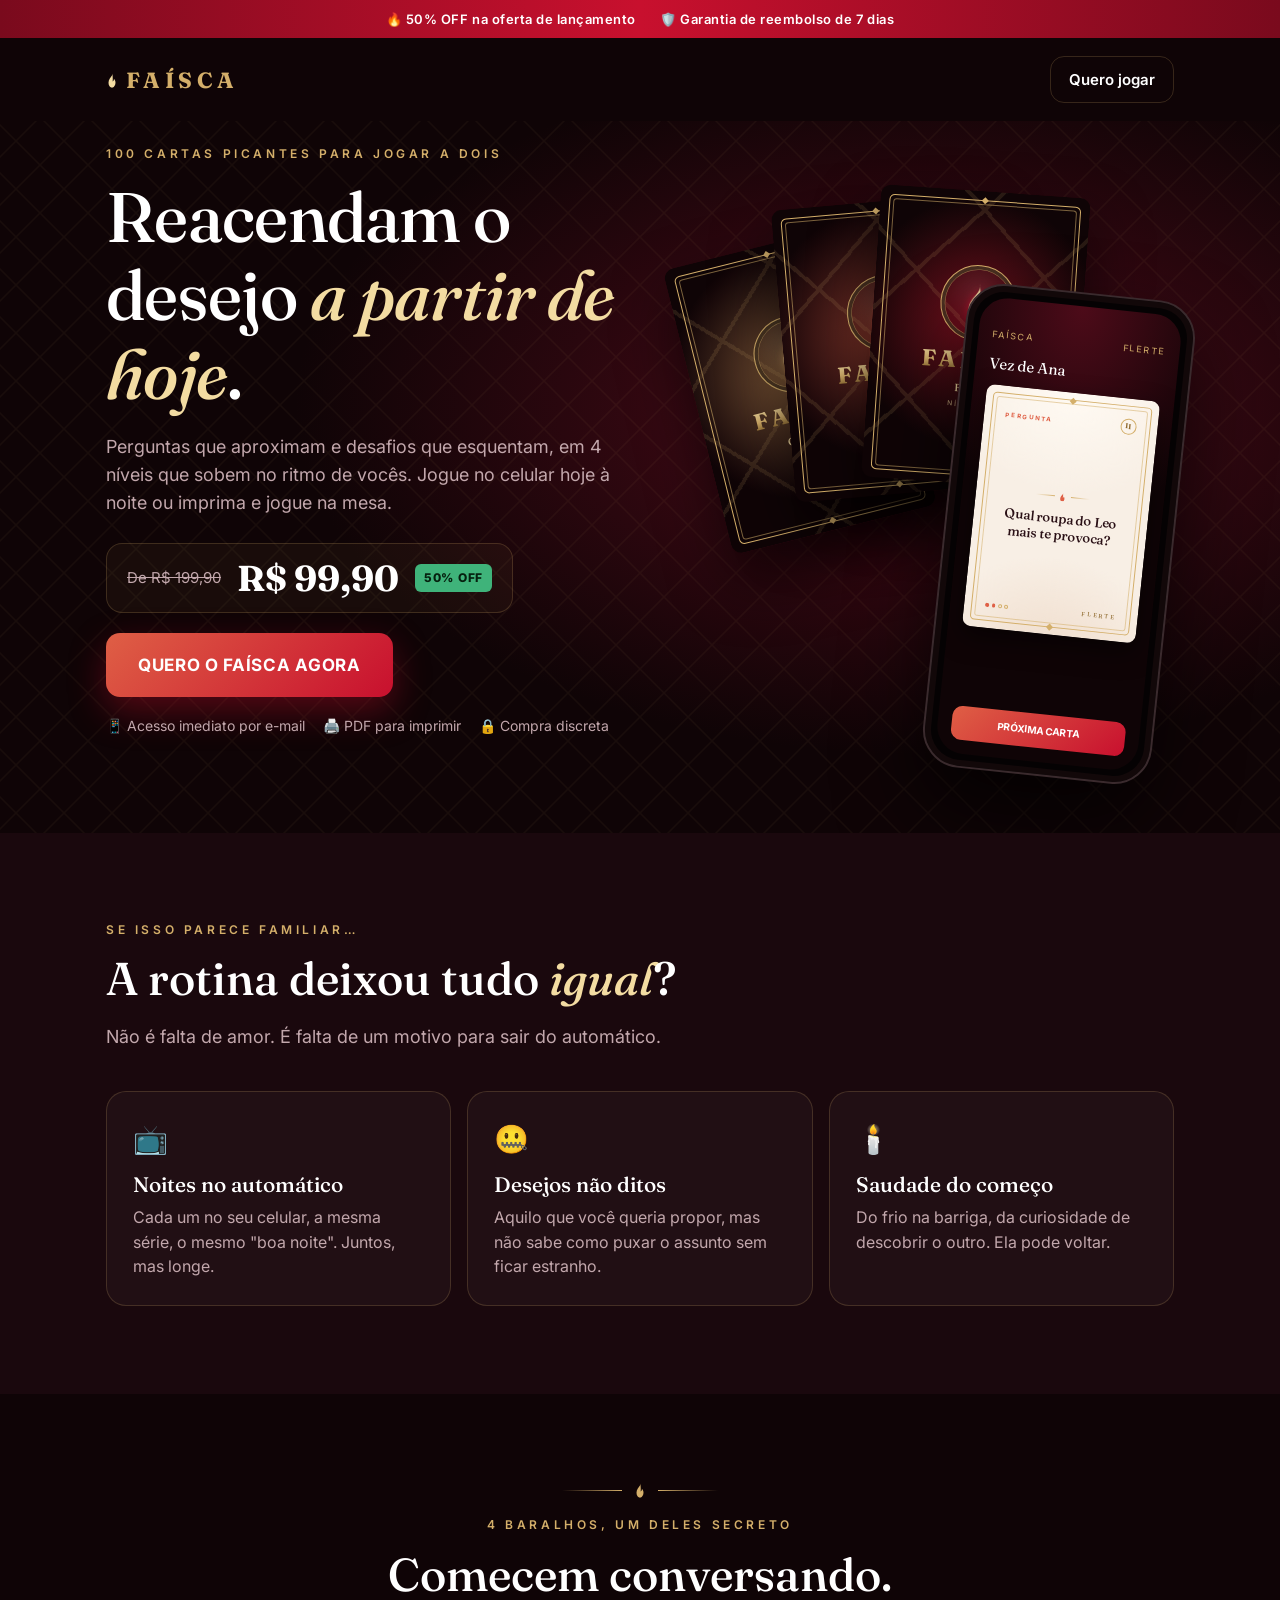
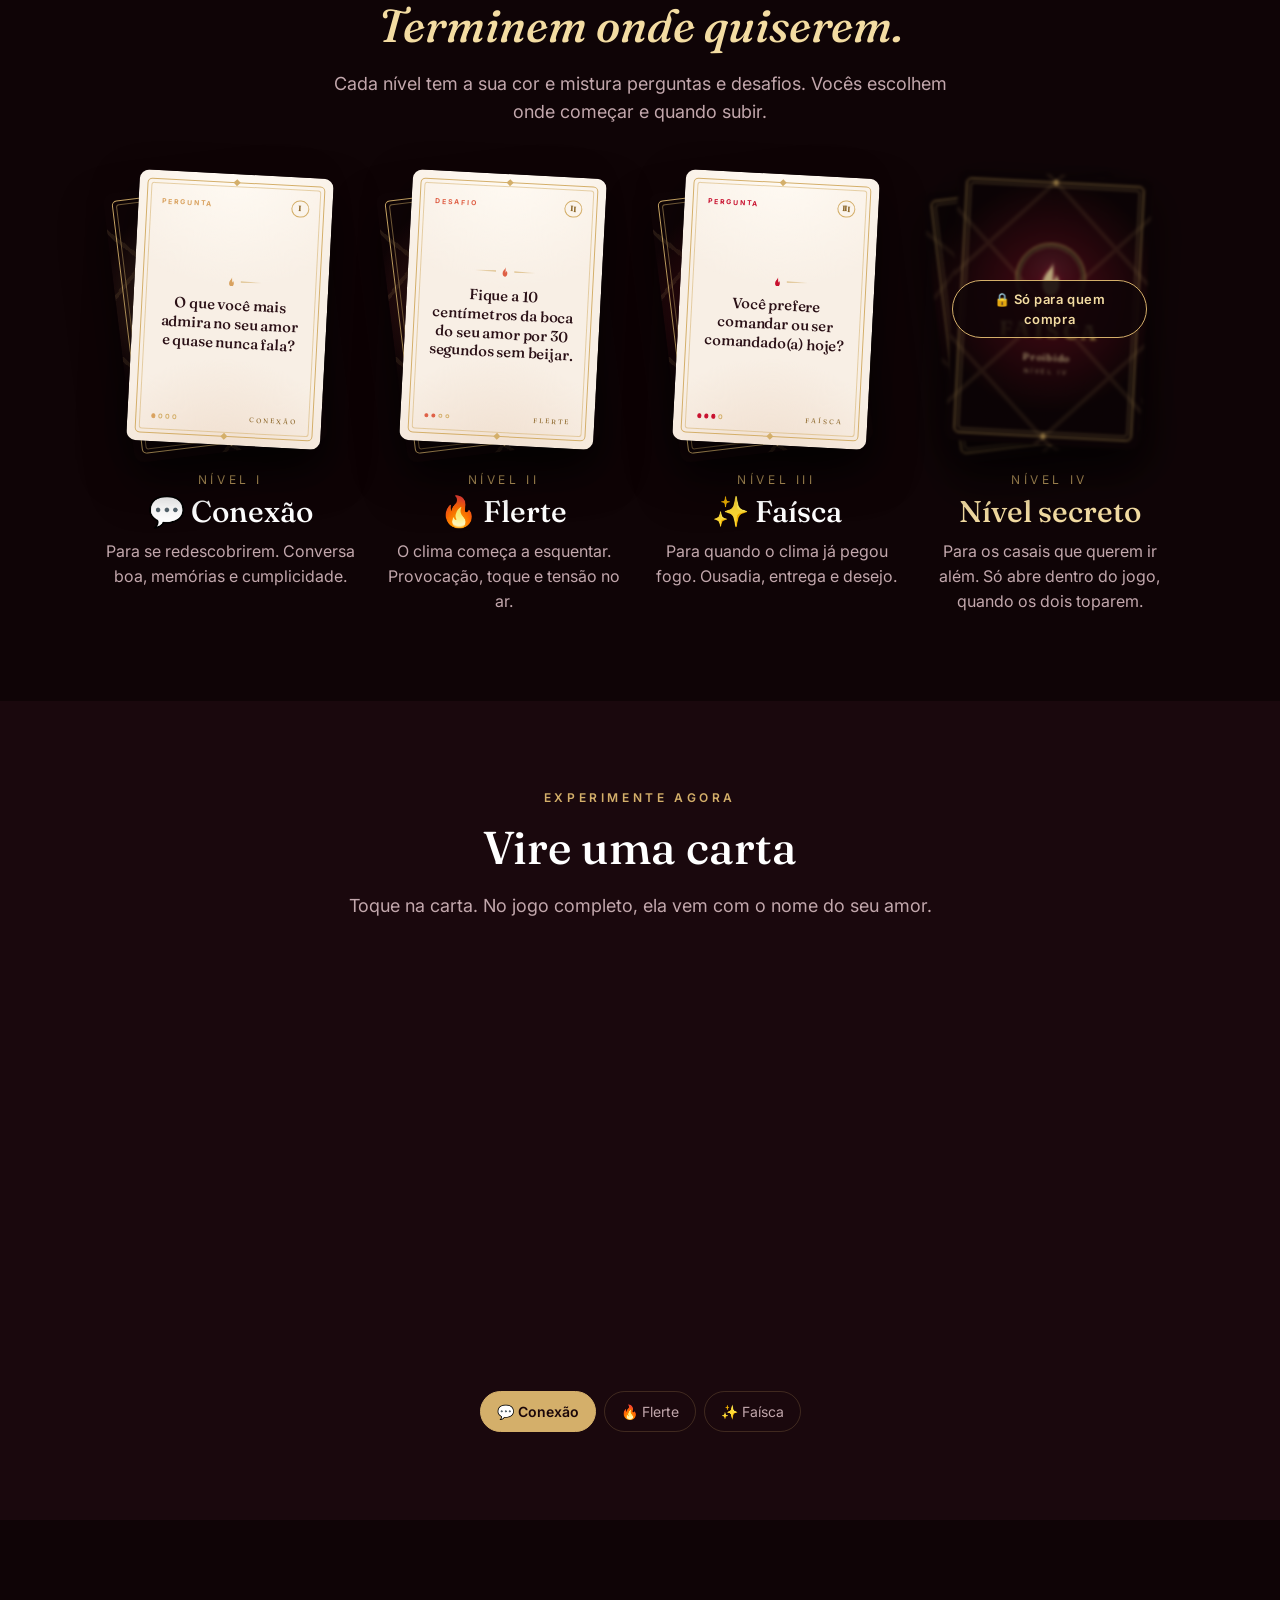
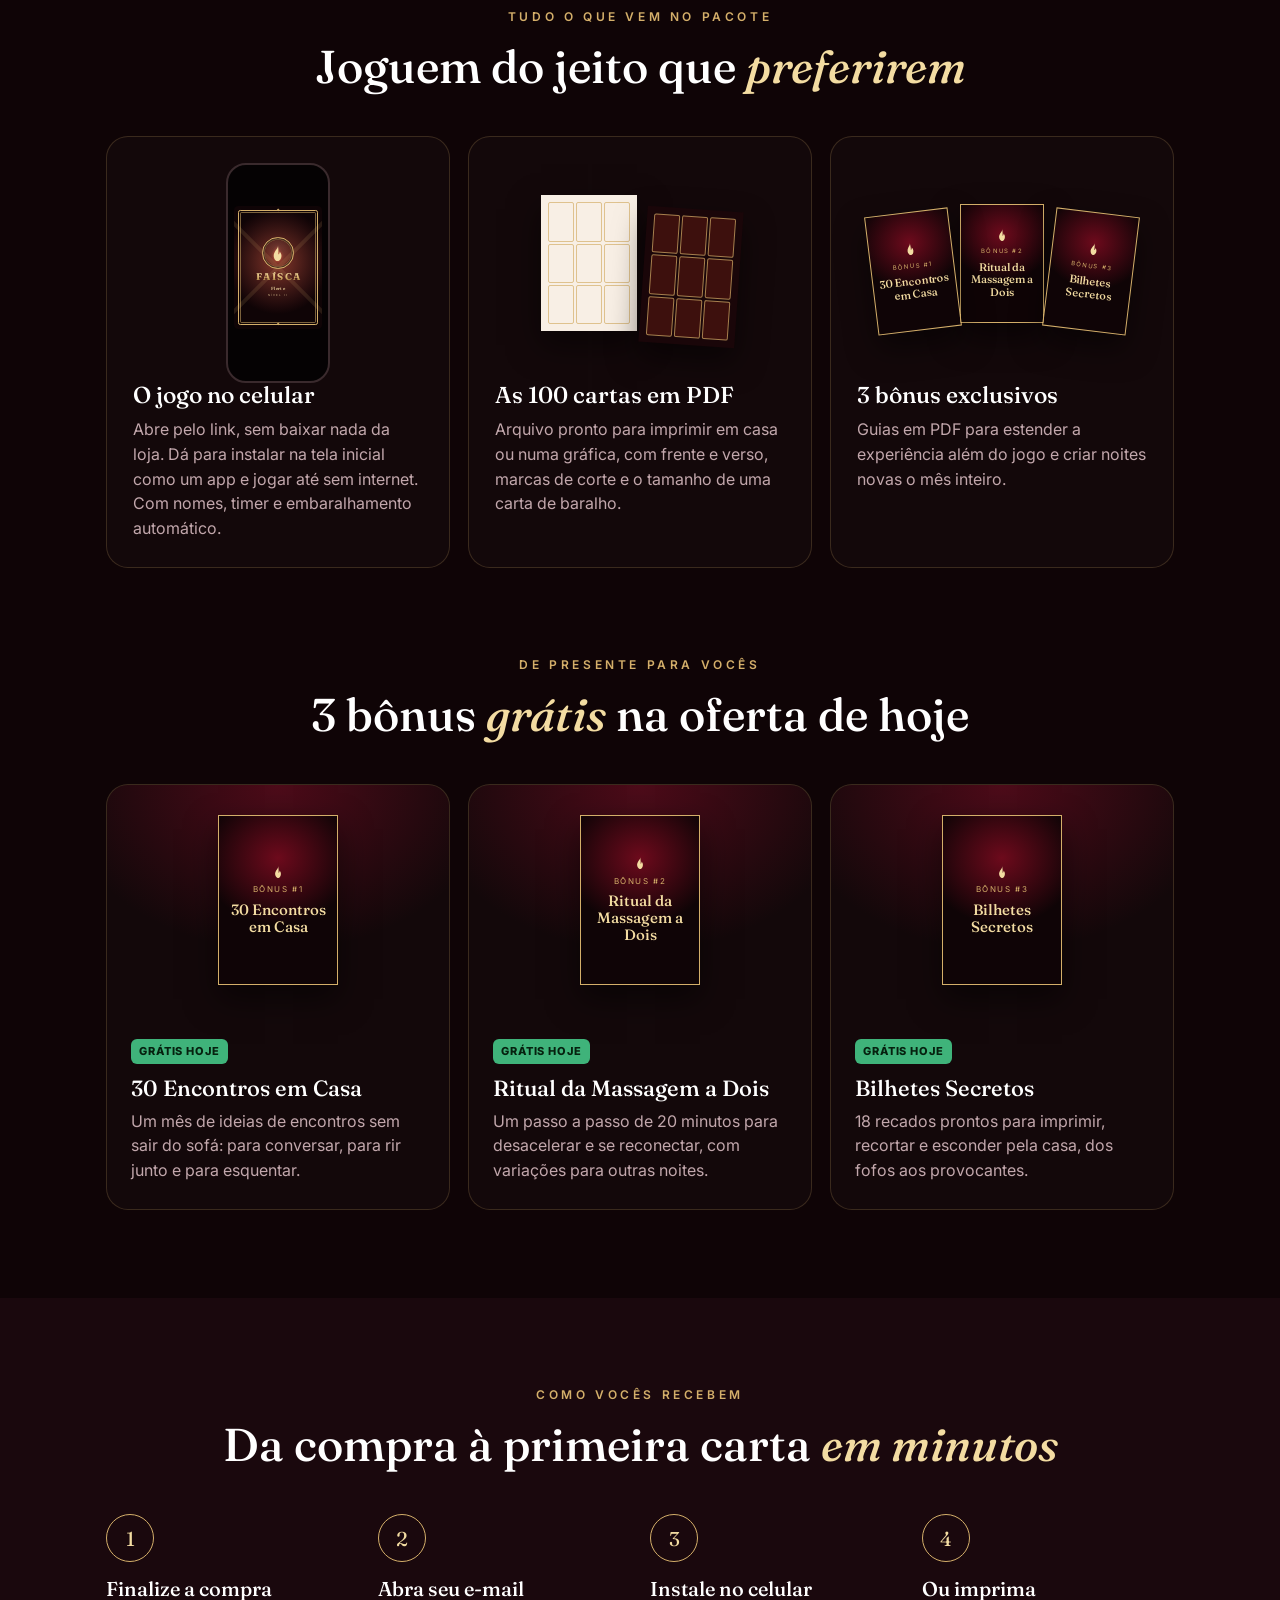
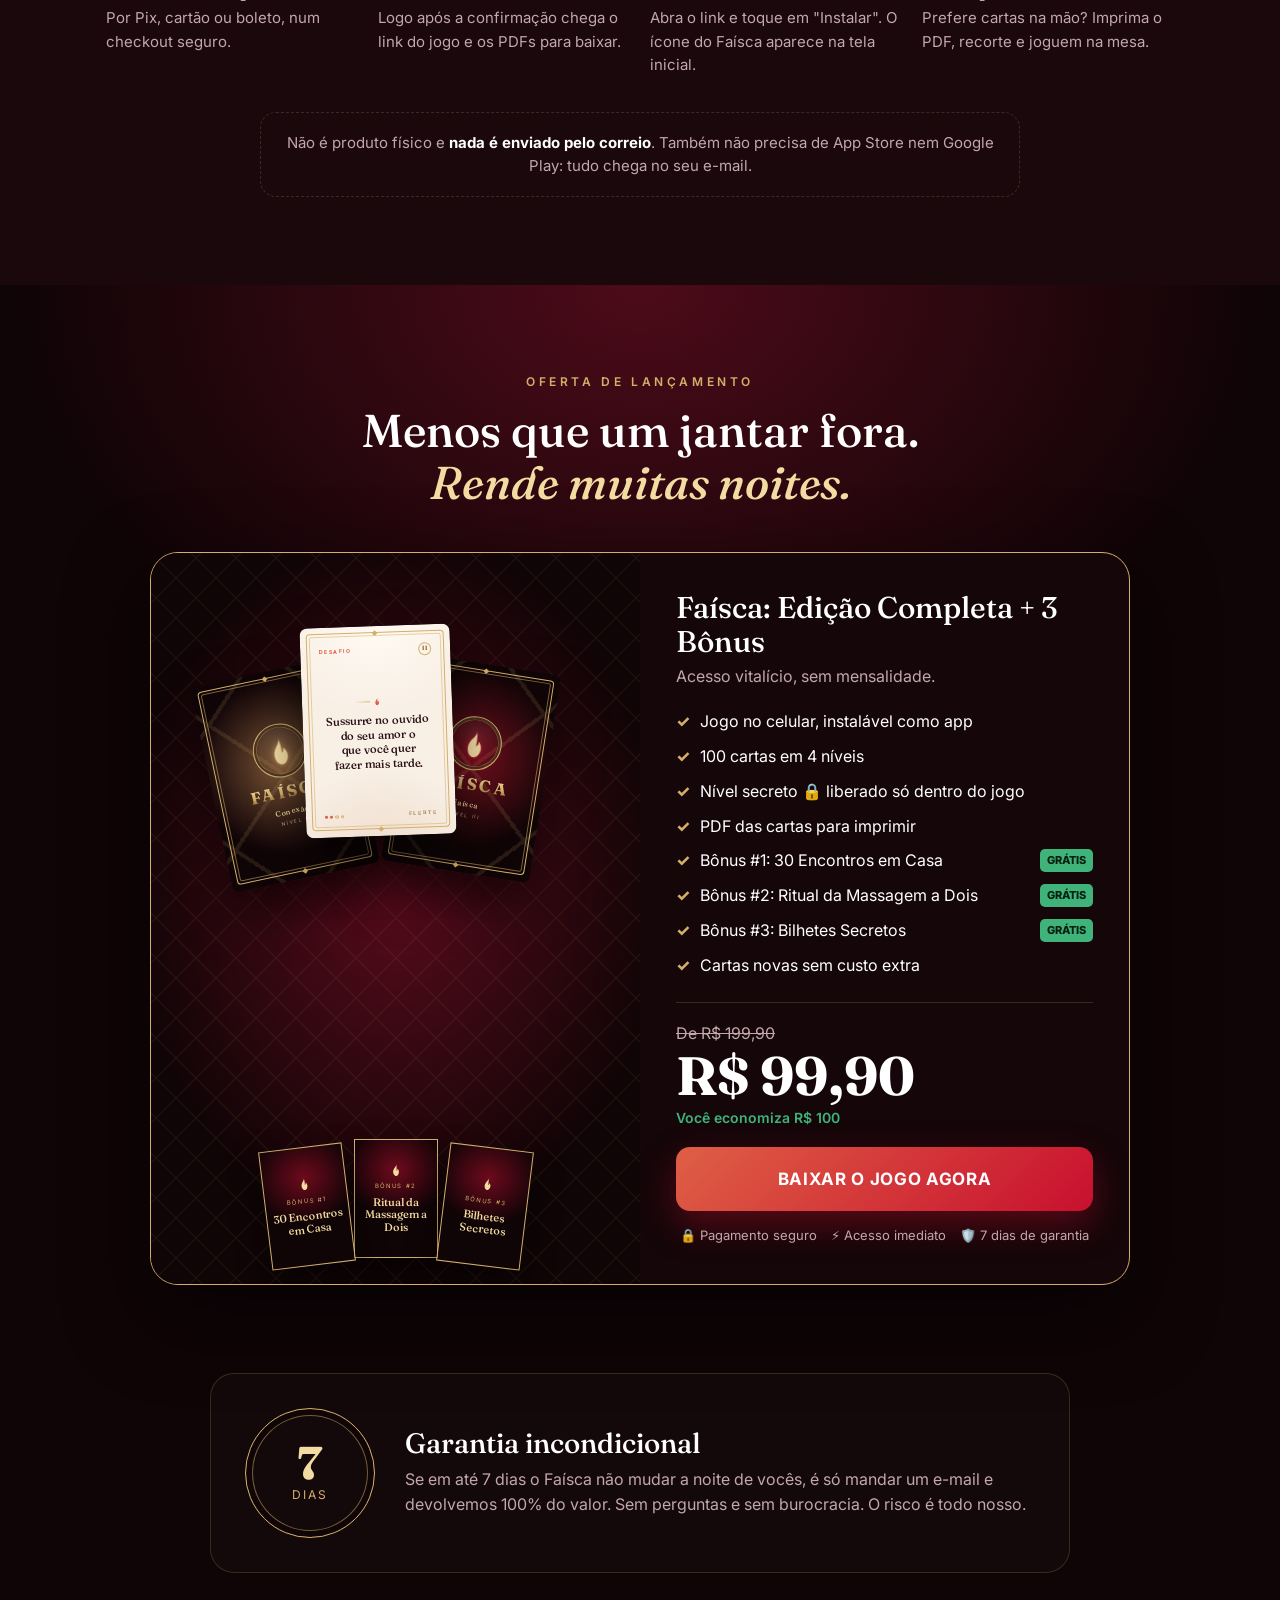
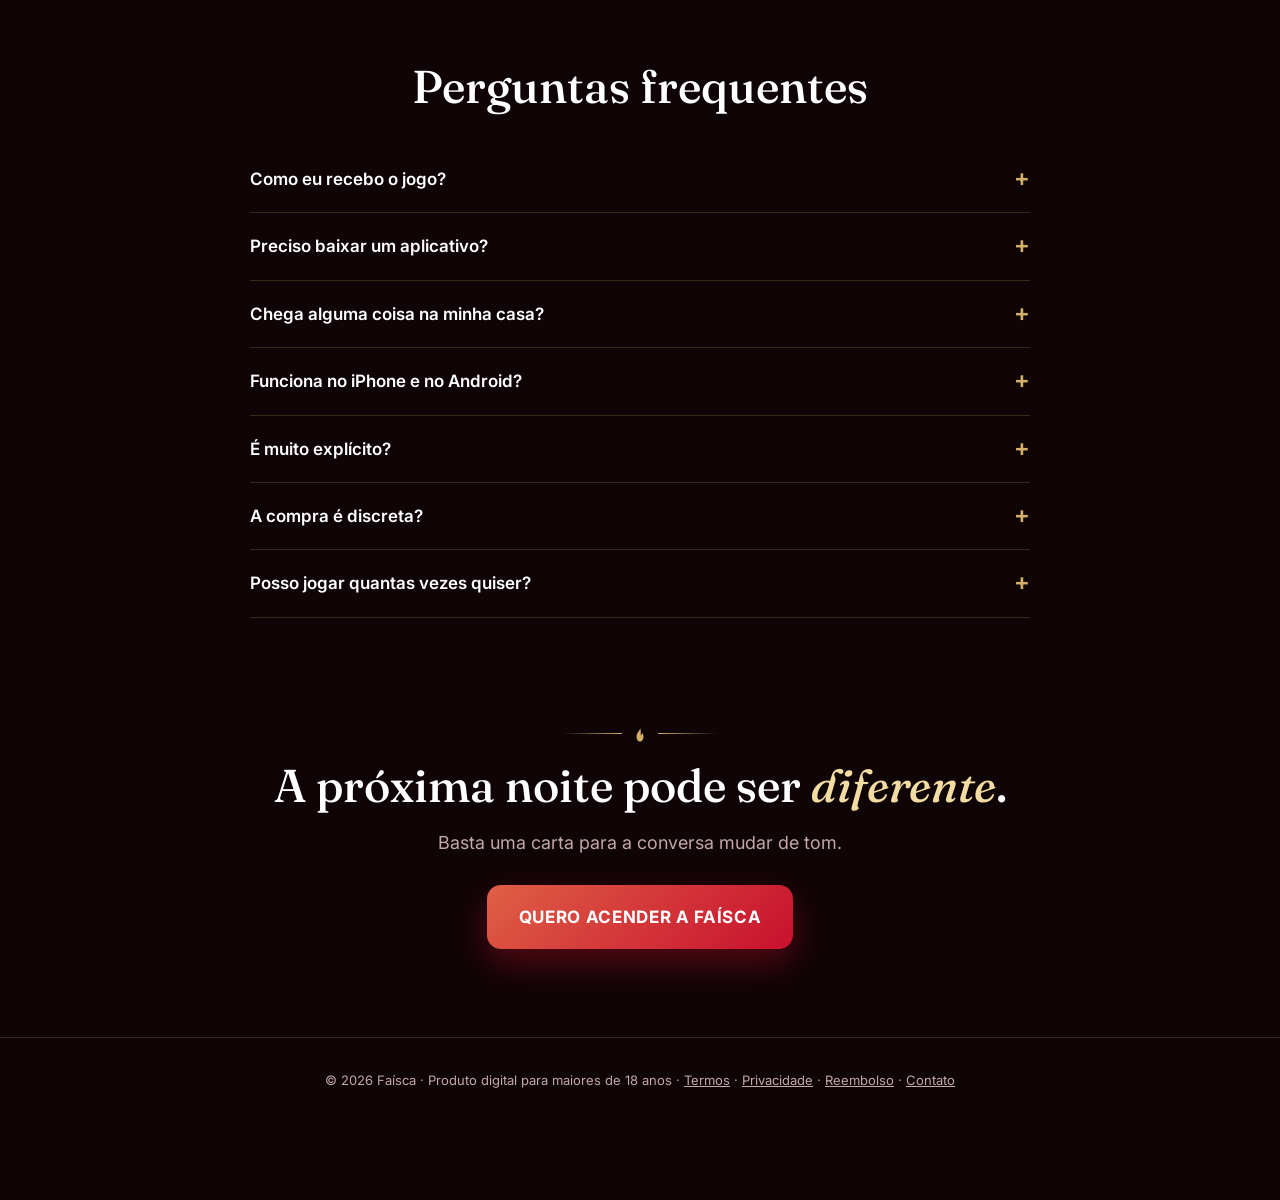
==== commit 0cf9f1bb: "Faísca: adiciona nível Proibido (+18) com confirmação no jogo, 100 cartas no PDF Co-Authored-By: Cla" ====
--- a/faisca/index.html
+++ b/faisca/index.html
@@ -4,7 +4,7 @@
 <meta charset="utf-8">
 <meta name="viewport" content="width=device-width, initial-scale=1">
 <title>Faísca · O jogo do casal</title>
-<meta name="description" content="Faísca é o jogo de cartas para casais: 68 perguntas e desafios em 3 níveis para reacender a conexão e o desejo. Jogue no celular ou imprima. Acesso imediato.">
+<meta name="description" content="Faísca é o jogo de cartas para casais: 100 perguntas e desafios em 4 níveis para reacender a conexão e o desejo. Jogue no celular ou imprima. Acesso imediato.">
 <meta name="theme-color" content="#0f0406">
 <link rel="icon" href="icons/icon-192.png">
 <link rel="preconnect" href="https://fonts.googleapis.com">
@@ -80,7 +80,11 @@
   .box p{color:var(--muted);margin:0}
 
   /* níveis */
-  .niveis{display:grid;grid-template-columns:repeat(3,1fr);gap:28px;margin-top:48px}
+  .niveis{display:grid;grid-template-columns:repeat(4,1fr);gap:24px;margin-top:48px}
+  .nv.secreto .pilha .fc-card{filter:blur(1.5px) brightness(.75)}
+  .nv.secreto .cadeado{position:absolute;inset:0;display:grid;place-items:center;z-index:3}
+  .nv.secreto .cadeado span{background:rgba(15,4,6,.85);border:1px solid var(--gold);color:var(--gold-hi);border-radius:999px;padding:8px 14px;font-size:13px;font-weight:600;letter-spacing:.04em}
+  .nv.secreto h3{color:var(--gold-hi)}
   .nv{text-align:center}
   .nv .pilha{position:relative;width:78%;margin:0 auto 26px}
   .nv .pilha .fc-card{box-shadow:0 22px 44px rgba(0,0,0,.55)}
@@ -191,7 +195,7 @@
   .fixo .btn{flex:1;padding:15px;font-size:15px}
 
   @media (max-width:900px){
-    .hero .grid,.lista3,.niveis,.pacote,.bonus,.ofertaBox{grid-template-columns:1fr}
+    .hero .grid,.lista3,.pacote,.bonus,.ofertaBox{grid-template-columns:1fr}
     .passos{grid-template-columns:1fr 1fr}
     .vitrine{height:430px;max-width:400px;margin:0 auto;width:100%}
     .vitrine > [id]{width:150px}
@@ -199,8 +203,9 @@
     .phone{width:180px;top:90px;right:2%}
     .phone .tela{padding:24px 10px 10px}
     section{padding:64px 0}
-    .niveis{gap:48px}
-    .nv .pilha{width:56%}
+    .niveis{grid-template-columns:1fr 1fr;gap:40px 16px}
+    .nv .pilha{width:80%}
+    .nv h3{font-size:22px}.nv p{font-size:14px}
     .fixo{display:flex}
     .garantia{flex-direction:column;text-align:center}
     .ofertaVis{min-height:340px}
@@ -231,9 +236,9 @@
 <section class="hero">
   <div class="c grid">
     <div>
-      <div class="eyebrow">68 cartas picantes para jogar a dois</div>
+      <div class="eyebrow">100 cartas picantes para jogar a dois</div>
       <h1>Reacendam o desejo <em>a partir de hoje</em>.</h1>
-      <p class="lead">Perguntas que aproximam e desafios que esquentam, em 3 níveis que sobem no ritmo de vocês. Jogue no celular hoje à noite ou imprima e jogue na mesa.</p>
+      <p class="lead">Perguntas que aproximam e desafios que esquentam, em 4 níveis que sobem no ritmo de vocês. Jogue no celular hoje à noite ou imprima e jogue na mesa.</p>
       <div class="precoHero"><s class="js-de"></s><b class="js-preco"></b><span class="off js-off"></span></div>
       <a class="btn" href="#oferta">Quero o Faísca agora</a>
       <div class="selos"><span>📱 Acesso imediato por e-mail</span><span>🖨️ PDF para imprimir</span><span>🔒 Compra discreta</span></div>
@@ -268,7 +273,7 @@
 <section>
   <div class="c centro">
     <div class="ornamento"><span class="js-flame"></span></div>
-    <div class="eyebrow">3 baralhos, um ritmo só de vocês</div>
+    <div class="eyebrow">4 baralhos, um deles secreto</div>
     <h2>Comecem conversando.<br><em>Terminem onde quiserem.</em></h2>
     <p class="lead">Cada nível tem a sua cor e mistura perguntas e desafios. Vocês escolhem onde começar e quando subir.</p>
     <div class="niveis" id="niveis"></div>
@@ -299,7 +304,7 @@
       </div>
       <div class="item">
         <div class="vis"><div class="mini-pdf"><div class="folha"><i></i><i></i><i></i><i></i><i></i><i></i><i></i><i></i><i></i></div><div class="folha v"><i></i><i></i><i></i><i></i><i></i><i></i><i></i><i></i><i></i></div></div></div>
-        <h3>As 68 cartas em PDF</h3>
+        <h3>As 100 cartas em PDF</h3>
         <p>Arquivo pronto para imprimir em casa ou numa gráfica, com frente e verso, marcas de corte e o tamanho de uma carta de baralho.</p>
       </div>
       <div class="item">
@@ -350,7 +355,8 @@
         <p class="subt">Acesso vitalício, sem mensalidade.</p>
         <ul class="check">
           <li>Jogo no celular, instalável como app</li>
-          <li>68 cartas nos 3 níveis</li>
+          <li>100 cartas em 4 níveis</li>
+          <li>Nível secreto 🔒 liberado só dentro do jogo</li>
           <li>PDF das cartas para imprimir</li>
           <li>Bônus #1: 30 Encontros em Casa <span class="gr">GRÁTIS</span></li>
           <li>Bônus #2: Ritual da Massagem a Dois <span class="gr">GRÁTIS</span></li>
@@ -391,7 +397,7 @@
       <details><summary>Preciso baixar um aplicativo?</summary><p>Não. O jogo abre direto no navegador do celular. Se quiser, toque em "Instalar" e ele ganha um ícone na tela inicial, igual a um app, e funciona até sem internet.</p></details>
       <details><summary>Chega alguma coisa na minha casa?</summary><p>Não. O Faísca é 100% digital. Se quiser as cartas físicas, é só imprimir o PDF em casa ou numa gráfica.</p></details>
       <details><summary>Funciona no iPhone e no Android?</summary><p>Sim, em qualquer celular com navegador atualizado. No iPhone, a instalação é feita pelo Safari, em Compartilhar e depois "Adicionar à Tela de Início".</p></details>
-      <details><summary>É muito explícito?</summary><p>Não. O Faísca é romântico e picante, mas sem ser vulgar. Os níveis sobem aos poucos, vocês escolhem até onde ir e qualquer um pode pular uma carta.</p></details>
+      <details><summary>É muito explícito?</summary><p>Os três primeiros níveis são românticos e picantes, sem vulgaridade. O quarto é um nível secreto para quem quer ir além: ele só é liberado dentro do jogo, depois que os dois confirmam que querem jogar. Em qualquer nível, qualquer um pode pular uma carta.</p></details>
       <details><summary>A compra é discreta?</summary><p>Sim. Nada é enviado pelo correio e a cobrança aparece na fatura com um nome neutro.</p></details>
       <details><summary>Posso jogar quantas vezes quiser?</summary><p>Sim. O acesso é vitalício e as cartas são embaralhadas a cada partida.</p></details>
     </div>
@@ -455,10 +461,15 @@
 
 // níveis
 const exemplos = [[0, "pergunta", 9], [1, "desafio", 7], [2, "pergunta", 6]];
-$("niveis").innerHTML = N.map((n, i) => `
+// o nível restrito (+18) nunca mostra o conteúdo na página: aparece só trancado
+$("niveis").innerHTML = N.map((n, i) => n.restrito ? `
+  <div class="nv secreto">
+    <div class="pilha"><div class="atras">${verso(i)}</div><div class="frente">${verso(i)}</div><div class="cadeado"><span>🔒 Só para quem compra</span></div></div>
+    <div class="n">Nível ${["I", "II", "III", "IV"][i]}</div><h3>Nível secreto</h3><p>Para os casais que querem ir além. Só abre dentro do jogo, quando os dois toparem.</p>
+  </div>` : `
   <div class="nv">
     <div class="pilha"><div class="atras">${verso(i)}</div><div class="frente">${frente(...exemplos[i])}</div></div>
-    <div class="n">Nível ${["I", "II", "III"][i]}</div><h3>${n.emoji} ${n.nome}</h3><p>${n.descricao}</p>
+    <div class="n">Nível ${["I", "II", "III", "IV"][i]}</div><h3>${n.emoji} ${n.nome}</h3><p>${n.descricao}</p>
   </div>`).join("");
 
 // bônus
@@ -473,7 +484,7 @@
 
 // demo
 let dn = 0, ultimo = -1;
-$("demoNiveis").innerHTML = N.map((n, i) => `<button data-i="${i}" class="${i ? "" : "on"}">${n.emoji} ${n.nome}</button>`).join("");
+$("demoNiveis").innerHTML = N.filter(n => !n.restrito).map((n, i) => `<button data-i="${i}" class="${i ? "" : "on"}">${n.emoji} ${n.nome}</button>`).join("");
 function novaCarta() {
   const n = N[dn];
   const cartas = [...n.perguntas.map(t => ["pergunta", t]), ...n.desafios.map(t => ["desafio", t])];
--- a/faisca/assets/carta.css
+++ b/faisca/assets/carta.css
@@ -9,6 +9,8 @@
 .fc-card.lv-1{--lv:#d9a25f}
 .fc-card.lv-2{--lv:#df5f45}
 .fc-card.lv-3{--lv:#c8102e}
+.fc-card.lv-4{--lv:#9e0b2b}
+.fc-card.back.lv-4{--gold:#c9a25a}
 
 .fc-frame{
   position:absolute; inset:4.2cqw; border:.45cqw solid var(--gold); border-radius:2.6cqw;
